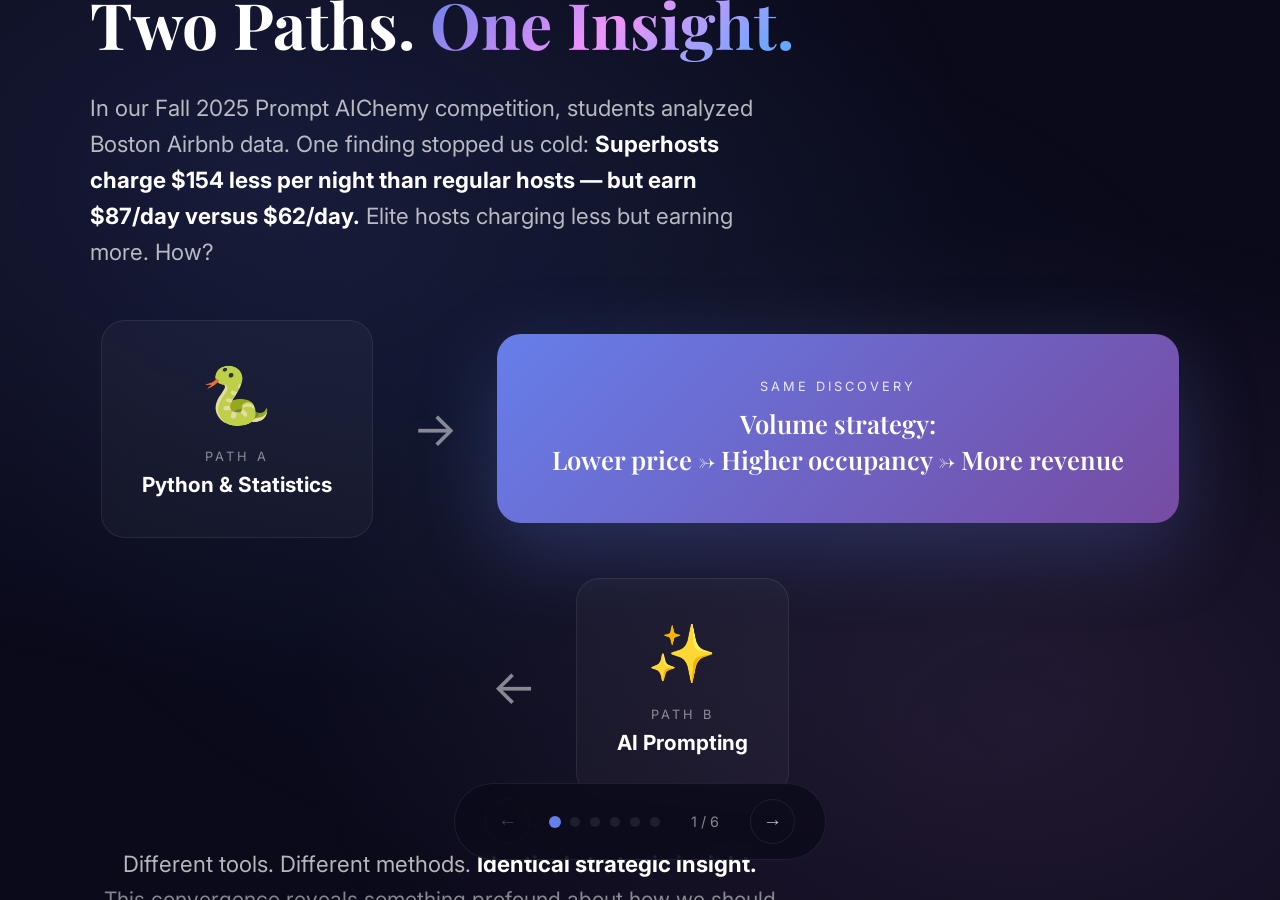
==== index.html @ 514df7f7 "Rename power-of-convergence (1).html to index.html" ====
<!DOCTYPE html>
<html lang="en">
<head>
    <meta charset="UTF-8">
    <meta name="viewport" content="width=device-width, initial-scale=1.0">
    <title>The Power of Convergence | SAIL Framework</title>
    <link rel="preconnect" href="https://fonts.googleapis.com">
    <link rel="preconnect" href="https://fonts.gstatic.com" crossorigin>
    <link href="https://fonts.googleapis.com/css2?family=Inter:wght@300;400;500;600;700;800&family=Playfair+Display:wght@500;600;700&display=swap" rel="stylesheet">
    <style>
        :root {
            --bg-dark: #0a0a1a;
            --bg-card: rgba(255, 255, 255, 0.03);
            --border-subtle: rgba(255, 255, 255, 0.08);
            --text-primary: #ffffff;
            --text-secondary: rgba(255, 255, 255, 0.7);
            --text-muted: rgba(255, 255, 255, 0.5);
            --accent-purple: #667eea;
            --accent-pink: #f093fb;
            --accent-blue: #4facfe;
            --accent-green: #38a169;
            --accent-red: #e53e3e;
            --gradient-primary: linear-gradient(135deg, #667eea 0%, #764ba2 100%);
            --gradient-vibrant: linear-gradient(135deg, #667eea 0%, #f093fb 50%, #4facfe 100%);
        }

        * {
            margin: 0;
            padding: 0;
            box-sizing: border-box;
        }

        html, body {
            height: 100%;
            overflow: hidden;
        }

        body {
            font-family: 'Inter', -apple-system, BlinkMacSystemFont, sans-serif;
            background: var(--bg-dark);
            color: var(--text-primary);
        }

        /* Slide Container */
        .slides-container {
            height: 100vh;
            overflow: hidden;
            position: relative;
        }

        .slide {
            position: absolute;
            top: 0;
            left: 0;
            width: 100%;
            height: 100%;
            display: flex;
            flex-direction: column;
            justify-content: center;
            align-items: center;
            padding: 60px;
            opacity: 0;
            visibility: hidden;
            transition: opacity 0.6s ease, visibility 0.6s ease;
        }

        .slide.active {
            opacity: 1;
            visibility: visible;
        }

        .slide-content {
            max-width: 1100px;
            width: 100%;
        }

        /* Background Effects */
        .bg-gradient {
            position: fixed;
            top: 0;
            left: 0;
            right: 0;
            bottom: 0;
            background: 
                radial-gradient(ellipse at 20% 20%, rgba(102, 126, 234, 0.15) 0%, transparent 50%),
                radial-gradient(ellipse at 80% 80%, rgba(240, 147, 251, 0.1) 0%, transparent 50%),
                radial-gradient(ellipse at 50% 50%, rgba(79, 172, 254, 0.05) 0%, transparent 70%);
            pointer-events: none;
            z-index: 0;
        }

        .slide-content {
            position: relative;
            z-index: 1;
        }

        /* Typography */
        h1 {
            font-family: 'Playfair Display', serif;
            font-size: clamp(2.5rem, 6vw, 4rem);
            font-weight: 700;
            line-height: 1.15;
            margin-bottom: 30px;
        }

        h2 {
            font-family: 'Playfair Display', serif;
            font-size: clamp(1.8rem, 4vw, 2.8rem);
            font-weight: 600;
            line-height: 1.2;
            margin-bottom: 25px;
        }

        h3 {
            font-size: clamp(1.2rem, 2.5vw, 1.5rem);
            font-weight: 600;
            margin-bottom: 15px;
        }

        .gradient-text {
            background: var(--gradient-vibrant);
            -webkit-background-clip: text;
            -webkit-text-fill-color: transparent;
            background-clip: text;
        }

        .subtitle {
            font-size: clamp(1.1rem, 2.5vw, 1.4rem);
            color: var(--text-secondary);
            line-height: 1.6;
            max-width: 700px;
        }

        /* Slide 1: The Hook */
        .hook-visual {
            display: flex;
            justify-content: center;
            align-items: center;
            gap: 40px;
            margin: 50px 0;
            flex-wrap: wrap;
        }

        .path-card {
            background: var(--bg-card);
            border: 1px solid var(--border-subtle);
            border-radius: 24px;
            padding: 40px;
            text-align: center;
            min-width: 200px;
            transition: all 0.4s ease;
            cursor: pointer;
        }

        .path-card:hover {
            background: rgba(255, 255, 255, 0.06);
            transform: translateY(-8px);
            border-color: rgba(255, 255, 255, 0.15);
        }

        .path-card .icon {
            font-size: 3.5rem;
            margin-bottom: 20px;
            display: block;
        }

        .path-card .label {
            font-size: 0.8rem;
            text-transform: uppercase;
            letter-spacing: 3px;
            color: var(--text-muted);
            margin-bottom: 8px;
        }

        .path-card .name {
            font-size: 1.3rem;
            font-weight: 700;
        }

        .convergence-arrow {
            font-size: 3rem;
            color: var(--text-muted);
            animation: pulse-arrow 2s ease-in-out infinite;
        }

        @keyframes pulse-arrow {
            0%, 100% { opacity: 0.3; transform: scale(1); }
            50% { opacity: 0.8; transform: scale(1.1); }
        }

        .insight-box {
            background: var(--gradient-primary);
            border-radius: 24px;
            padding: 45px 55px;
            text-align: center;
            box-shadow: 0 25px 80px rgba(102, 126, 234, 0.25);
            min-width: 300px;
        }

        .insight-box .label {
            font-size: 0.8rem;
            text-transform: uppercase;
            letter-spacing: 3px;
            opacity: 0.85;
            margin-bottom: 12px;
        }

        .insight-box .text {
            font-family: 'Playfair Display', serif;
            font-size: 1.6rem;
            font-weight: 600;
            line-height: 1.4;
        }

        /* Slide 2: The Revelation */
        .revelation-container {
            text-align: center;
        }

        .revelation-statement {
            background: var(--bg-card);
            border: 1px solid var(--border-subtle);
            border-radius: 30px;
            padding: 60px 70px;
            margin: 40px auto;
            max-width: 850px;
        }

        .revelation-statement p {
            font-size: clamp(1.5rem, 3.5vw, 2.2rem);
            line-height: 1.6;
            font-weight: 500;
        }

        .revelation-statement .dim {
            color: var(--text-muted);
        }

        .revelation-statement .highlight {
            color: var(--accent-pink);
            font-style: italic;
        }

        .revelation-statement .strong {
            background: var(--gradient-vibrant);
            -webkit-background-clip: text;
            -webkit-text-fill-color: transparent;
            background-clip: text;
            font-weight: 700;
        }

        .cognitive-moves {
            display: flex;
            justify-content: center;
            gap: 15px;
            flex-wrap: wrap;
            margin-top: 40px;
        }

        .move-tag {
            background: rgba(255, 255, 255, 0.05);
            border: 1px solid rgba(255, 255, 255, 0.12);
            padding: 14px 24px;
            border-radius: 50px;
            font-size: 0.95rem;
            font-weight: 500;
            transition: all 0.3s ease;
            cursor: default;
        }

        .move-tag:hover {
            background: rgba(255, 255, 255, 0.1);
            transform: translateY(-3px);
        }

        .move-tag.green { border-color: var(--accent-green); color: #68d391; }
        .move-tag.blue { border-color: var(--accent-blue); color: #90cdf4; }
        .move-tag.pink { border-color: var(--accent-pink); color: #f9a8d4; }
        .move-tag.purple { border-color: var(--accent-purple); color: #b794f4; }

        /* Slide 3: Why It Matters */
        .reasons-grid {
            display: grid;
            grid-template-columns: repeat(2, 1fr);
            gap: 25px;
            margin-top: 40px;
        }

        @media (max-width: 900px) {
            .reasons-grid {
                grid-template-columns: 1fr;
            }
        }

        .reason-card {
            background: var(--bg-card);
            border: 1px solid var(--border-subtle);
            border-radius: 20px;
            padding: 35px;
            transition: all 0.4s ease;
            cursor: pointer;
            position: relative;
            overflow: hidden;
        }

        .reason-card::before {
            content: '';
            position: absolute;
            top: 0;
            left: 0;
            width: 4px;
            height: 100%;
            background: var(--gradient-primary);
            opacity: 0;
            transition: opacity 0.3s ease;
        }

        .reason-card:hover {
            background: rgba(255, 255, 255, 0.05);
            transform: translateX(5px);
        }

        .reason-card:hover::before {
            opacity: 1;
        }

        .reason-card .number {
            font-size: 0.8rem;
            font-weight: 700;
            color: var(--accent-purple);
            text-transform: uppercase;
            letter-spacing: 2px;
            margin-bottom: 12px;
        }

        .reason-card h3 {
            font-size: 1.25rem;
            margin-bottom: 12px;
            color: var(--text-primary);
        }

        .reason-card p {
            font-size: 1rem;
            color: var(--text-secondary);
            line-height: 1.6;
        }

        /* Slide 4: The Validation */
        .validation-slide {
            text-align: center;
        }

        .validation-quote {
            background: var(--bg-card);
            border: 1px solid var(--border-subtle);
            border-radius: 30px;
            padding: 50px 60px;
            margin: 40px auto;
            max-width: 900px;
            position: relative;
        }

        .validation-quote::before {
            content: '"';
            position: absolute;
            top: 20px;
            left: 30px;
            font-family: 'Playfair Display', serif;
            font-size: 6rem;
            color: var(--accent-purple);
            opacity: 0.2;
            line-height: 1;
        }

        .validation-quote p {
            font-size: clamp(1.2rem, 2.5vw, 1.6rem);
            line-height: 1.7;
            color: var(--text-secondary);
            position: relative;
            z-index: 1;
        }

        .validation-quote .em {
            color: var(--text-primary);
            font-weight: 600;
        }

        .validation-quote .highlight {
            background: var(--gradient-vibrant);
            -webkit-background-clip: text;
            -webkit-text-fill-color: transparent;
            background-clip: text;
            font-weight: 700;
        }

        .faculty-actions {
            display: flex;
            justify-content: center;
            gap: 20px;
            flex-wrap: wrap;
            margin-top: 40px;
        }

        .action-item {
            background: rgba(255, 255, 255, 0.03);
            border: 1px solid var(--border-subtle);
            padding: 18px 28px;
            border-radius: 12px;
            display: flex;
            align-items: center;
            gap: 12px;
            font-size: 1rem;
            color: var(--text-secondary);
            transition: all 0.3s ease;
        }

        .action-item:hover {
            background: rgba(255, 255, 255, 0.06);
            border-color: var(--accent-green);
            color: var(--text-primary);
        }

        .action-item .check {
            color: var(--accent-green);
            font-size: 1.2rem;
        }

        /* Slide 5: The Amplifier */
        .amplifier-slide {
            text-align: center;
        }

        .amplifier-visual {
            display: flex;
            justify-content: center;
            align-items: stretch;
            gap: 30px;
            margin: 50px 0;
            flex-wrap: wrap;
        }

        .amplifier-column {
            background: var(--bg-card);
            border: 1px solid var(--border-subtle);
            border-radius: 24px;
            padding: 40px;
            flex: 1;
            min-width: 280px;
            max-width: 400px;
        }

        .amplifier-column.ai-column {
            border-color: rgba(102, 126, 234, 0.3);
        }

        .amplifier-column.human-column {
            background: linear-gradient(135deg, rgba(102, 126, 234, 0.1) 0%, rgba(240, 147, 251, 0.1) 100%);
            border-color: rgba(240, 147, 251, 0.3);
        }

        .amplifier-column h3 {
            font-size: 1.1rem;
            text-transform: uppercase;
            letter-spacing: 2px;
            margin-bottom: 25px;
            color: var(--text-muted);
        }

        .amplifier-column.human-column h3 {
            background: var(--gradient-vibrant);
            -webkit-background-clip: text;
            -webkit-text-fill-color: transparent;
            background-clip: text;
        }

        .amplifier-item {
            padding: 15px 0;
            border-bottom: 1px solid var(--border-subtle);
            font-size: 1.05rem;
            color: var(--text-secondary);
            text-align: left;
            display: flex;
            align-items: center;
            gap: 12px;
        }

        .amplifier-item:last-child {
            border-bottom: none;
        }

        .amplifier-column.human-column .amplifier-item {
            color: var(--text-primary);
            font-weight: 500;
        }

        .amplifier-item .icon {
            font-size: 1.2rem;
        }

        /* Slide 6: The Bottom Line */
        .bottomline-slide {
            text-align: center;
        }

        .bottomline-main {
            margin: 50px auto;
            max-width: 900px;
        }

        .bottomline-main h2 {
            font-size: clamp(1.8rem, 4vw, 2.8rem);
            line-height: 1.4;
            margin-bottom: 30px;
        }

        .bottomline-quote {
            background: var(--gradient-primary);
            border-radius: 20px;
            padding: 40px 50px;
            margin: 40px auto;
            max-width: 800px;
            box-shadow: 0 25px 80px rgba(102, 126, 234, 0.3);
        }

        .bottomline-quote p {
            font-size: clamp(1.2rem, 2.5vw, 1.5rem);
            font-weight: 500;
            line-height: 1.6;
        }

        .emotional-journey {
            display: flex;
            justify-content: center;
            gap: 15px;
            flex-wrap: wrap;
            margin-top: 50px;
        }

        .emotion-step {
            background: var(--bg-card);
            border: 1px solid var(--border-subtle);
            padding: 20px 30px;
            border-radius: 16px;
            text-align: center;
            min-width: 150px;
            transition: all 0.3s ease;
        }

        .emotion-step:hover {
            transform: translateY(-5px);
            background: rgba(255, 255, 255, 0.05);
        }

        .emotion-step .emoji {
            font-size: 2rem;
            margin-bottom: 10px;
            display: block;
        }

        .emotion-step .label {
            font-size: 0.85rem;
            font-weight: 600;
            color: var(--text-primary);
            margin-bottom: 5px;
        }

        .emotion-step .desc {
            font-size: 0.8rem;
            color: var(--text-muted);
        }

        .emotion-arrow {
            display: flex;
            align-items: center;
            color: var(--text-muted);
            font-size: 1.5rem;
        }

        /* Navigation */
        .nav-container {
            position: fixed;
            bottom: 40px;
            left: 50%;
            transform: translateX(-50%);
            display: flex;
            align-items: center;
            gap: 20px;
            z-index: 100;
            background: rgba(10, 10, 26, 0.8);
            backdrop-filter: blur(10px);
            padding: 15px 30px;
            border-radius: 50px;
            border: 1px solid var(--border-subtle);
        }

        .nav-btn {
            background: transparent;
            border: 1px solid var(--border-subtle);
            color: var(--text-secondary);
            width: 45px;
            height: 45px;
            border-radius: 50%;
            cursor: pointer;
            font-size: 1.2rem;
            display: flex;
            align-items: center;
            justify-content: center;
            transition: all 0.3s ease;
        }

        .nav-btn:hover:not(:disabled) {
            background: var(--accent-purple);
            border-color: var(--accent-purple);
            color: white;
        }

        .nav-btn:disabled {
            opacity: 0.3;
            cursor: not-allowed;
        }

        .nav-dots {
            display: flex;
            gap: 10px;
        }

        .nav-dot {
            width: 10px;
            height: 10px;
            border-radius: 50%;
            background: var(--border-subtle);
            cursor: pointer;
            transition: all 0.3s ease;
        }

        .nav-dot.active {
            background: var(--accent-purple);
            transform: scale(1.2);
        }

        .nav-dot:hover:not(.active) {
            background: rgba(255, 255, 255, 0.3);
        }

        .slide-counter {
            font-size: 0.9rem;
            color: var(--text-muted);
            min-width: 50px;
            text-align: center;
        }

        /* Responsive */
        @media (max-width: 768px) {
            .slide {
                padding: 30px;
            }

            .hook-visual {
                flex-direction: column;
                gap: 25px;
            }

            .convergence-arrow {
                transform: rotate(90deg);
            }

            .nav-container {
                padding: 12px 20px;
                gap: 15px;
            }

            .nav-btn {
                width: 40px;
                height: 40px;
            }

            .amplifier-visual {
                flex-direction: column;
            }

            .emotional-journey {
                flex-direction: column;
                align-items: center;
            }

            .emotion-arrow {
                transform: rotate(90deg);
            }
        }

        /* Animations */
        @keyframes fadeInUp {
            from {
                opacity: 0;
                transform: translateY(30px);
            }
            to {
                opacity: 1;
                transform: translateY(0);
            }
        }

        .slide.active .animate-in {
            animation: fadeInUp 0.6s ease forwards;
        }

        .slide.active .animate-in.delay-1 { animation-delay: 0.1s; opacity: 0; }
        .slide.active .animate-in.delay-2 { animation-delay: 0.2s; opacity: 0; }
        .slide.active .animate-in.delay-3 { animation-delay: 0.3s; opacity: 0; }
        .slide.active .animate-in.delay-4 { animation-delay: 0.4s; opacity: 0; }
        .slide.active .animate-in.delay-5 { animation-delay: 0.5s; opacity: 0; }
    </style>
</head>
<body>
    <div class="bg-gradient"></div>

    <div class="slides-container">
        <!-- Slide 1: The Hook -->
        <div class="slide active" data-slide="1">
            <div class="slide-content">
                <div class="animate-in" style="text-align: center; margin-bottom: 20px;">
                    <span style="background: rgba(255,255,255,0.1); padding: 8px 20px; border-radius: 50px; font-size: 0.85rem; color: var(--text-muted);">SAIL Framework | The Power of Convergence</span>
                </div>
                <h1 class="animate-in">Two Paths. <span class="gradient-text">One Insight.</span></h1>
                <p class="subtitle animate-in delay-1">In our Fall 2025 Prompt AIChemy competition, students analyzed Boston Airbnb data. One finding stopped us cold: <strong style="color: white;">Superhosts charge $154 less per night than regular hosts — but earn $87/day versus $62/day.</strong> Elite hosts charging less but earning more. How?</p>

                <div class="hook-visual animate-in delay-2">
                    <div class="path-card">
                        <span class="icon">🐍</span>
                        <div class="label">Path A</div>
                        <div class="name">Python & Statistics</div>
                    </div>

                    <div class="convergence-arrow">→</div>

                    <div class="insight-box">
                        <div class="label">Same Discovery</div>
                        <div class="text">Volume strategy:<br>Lower price → Higher occupancy → More revenue</div>
                    </div>

                    <div class="convergence-arrow">←</div>

                    <div class="path-card">
                        <span class="icon">✨</span>
                        <div class="label">Path B</div>
                        <div class="name">AI Prompting</div>
                    </div>
                </div>

                <p class="subtitle animate-in delay-3" style="text-align: center; margin-top: 30px;">
                    Different tools. Different methods. <strong style="color: white;">Identical strategic insight.</strong><br>
                    <span style="color: var(--text-muted); font-size: 0.95em;">This convergence reveals something profound about how we should think about AI in education.</span>
                </p>
            </div>
        </div>

        <!-- Slide 2: The Revelation -->
        <div class="slide" data-slide="2">
            <div class="slide-content revelation-container">
                <h2 class="animate-in">The Deeper Truth</h2>

                <div class="revelation-statement animate-in delay-1">
                    <p>
                        The <span class="highlight">tool</span> didn't produce the insight.<br>
                        The <span class="strong">thinking</span> did.
                    </p>
                </div>

                <p class="subtitle animate-in delay-2" style="text-align: center; margin: 0 auto;">
                    Whether students used Python regression or AI prompting, success required the same underlying cognitive moves — the same critical thinking that distinguishes strategic analysis from surface-level data crunching:
                </p>

                <div class="cognitive-moves animate-in delay-3">
                    <span class="move-tag green">Define success multi-dimensionally</span>
                    <span class="move-tag blue">Question surface-level findings</span>
                    <span class="move-tag pink">Investigate the mechanism</span>
                    <span class="move-tag purple">Consider stakeholder implications</span>
                </div>

                <p class="subtitle animate-in delay-4" style="text-align: center; margin: 30px auto 0; font-size: 1rem;">
                    These four moves map directly to the SAIL framework: Social Intelligence, AI Literacy, Innovation/Inquiry, and Leadership.
                </p>
            </div>
        </div>

        <!-- Slide 3: Why It Matters -->
        <div class="slide" data-slide="3">
            <div class="slide-content">
                <h2 class="animate-in">Why This <span class="gradient-text">Matters</span> for Faculty</h2>

                <div class="reasons-grid">
                    <div class="reason-card animate-in delay-1">
                        <div class="number">Insight 01</div>
                        <h3>It dissolves the false debate</h3>
                        <p>Faculty often feel caught between "teach AI tools or students will be left behind" and "preserve rigorous analytical thinking." This convergence shows these aren't opposing forces. Both paths required rigorous thinking. <strong>The tool is the vehicle — the thinking is the destination.</strong></p>
                    </div>

                    <div class="reason-card animate-in delay-2">
                        <div class="number">Insight 02</div>
                        <h3>It validates your expertise</h3>
                        <p>You don't need to become a prompt engineer or master new tools. You already know how to design questions that force critical thinking. <strong>That's the hard part. That's what you've been doing your whole career.</strong> SAIL just makes you intentional about which pillars your assignments activate.</p>
                    </div>

                    <div class="reason-card animate-in delay-3">
                        <div class="number">Insight 03</div>
                        <h3>AI amplifies, not replaces</h3>
                        <p>When two paths converge on the same insight, it reveals that AI isn't doing the thinking — the student is. The AI (or Python) processes data faster, but <strong>the student decides what to ask, notices what's surprising, interprets what it means, and considers who it affects.</strong></p>
                    </div>

                    <div class="reason-card animate-in delay-4">
                        <div class="number">Insight 04</div>
                        <h3>It creates permission to experiment</h3>
                        <p>Faculty who feel intimidated by AI can see: a student used Python, another used prompts, both succeeded because the assignment was well-designed. <strong>You can let students choose their tools, focus on outcomes rather than methods.</strong> That's liberating.</p>
                    </div>
                </div>
            </div>
        </div>

        <!-- Slide 4: The Validation -->
        <div class="slide" data-slide="4">
            <div class="slide-content validation-slide">
                <h2 class="animate-in">You Already Know <span class="gradient-text">How to Do This</span></h2>

                <div class="validation-quote animate-in delay-1">
                    <p>
                        Faculty hear "AI in education" and think: <span class="em">I need to become a prompt engineer. I need to learn new tools. I need to change everything.</span>
                    </p>
                    <p style="margin-top: 25px;">
                        The truth: <span class="highlight">SAIL doesn't require you to master AI.</span> It requires you to keep doing what you do best — designing rich intellectual challenges — while being intentional about which pillars those challenges activate. Whether a student answers with Python, Claude, Excel, or a napkin sketch — if the question demands multi-dimensional analysis, ethical consideration, and stakeholder awareness, the student will develop those capabilities.
                    </p>
                </div>

                <p class="subtitle animate-in delay-2" style="text-align: center; margin: 30px auto 20px;">
                    This means you have the freedom to:
                </p>

                <div class="faculty-actions animate-in delay-3">
                    <div class="action-item">
                        <span class="check">✓</span>
                        Let students choose their tools
                    </div>
                    <div class="action-item">
                        <span class="check">✓</span>
                        Not mandate AI use
                    </div>
                    <div class="action-item">
                        <span class="check">✓</span>
                        Not forbid AI use
                    </div>
                    <div class="action-item">
                        <span class="check">✓</span>
                        Focus on outcomes (SAIL pillars), not methods
                    </div>
                </div>
            </div>
        </div>

        <!-- Slide 5: The Amplifier -->
        <div class="slide" data-slide="5">
            <div class="slide-content amplifier-slide">
                <h2 class="animate-in">AI is the Amplifier. <span class="gradient-text">You're the Conductor.</span></h2>

                <p class="subtitle animate-in delay-1" style="text-align: center; margin-bottom: 30px;">
                    This is reassuring for faculty who worry that AI will make their teaching obsolete. The opposite is true: <strong style="color: white;">AI makes good question design more important than ever</strong>, because students can now get surface-level answers instantly. The value-add is in the depth of inquiry.
                </p>

                <div class="amplifier-visual">
                    <div class="amplifier-column ai-column animate-in delay-2">
                        <h3>What AI Does</h3>
                        <div class="amplifier-item">
                            <span class="icon">⚡</span>
                            Process data faster
                        </div>
                        <div class="amplifier-item">
                            <span class="icon">📊</span>
                            Generate initial patterns
                        </div>
                        <div class="amplifier-item">
                            <span class="icon">🔄</span>
                            Iterate on analysis
                        </div>
                        <div class="amplifier-item">
                            <span class="icon">📝</span>
                            Draft initial outputs
                        </div>
                    </div>

                    <div class="amplifier-column human-column animate-in delay-3">
                        <h3>What Students Must Do</h3>
                        <div class="amplifier-item">
                            <span class="icon">🎯</span>
                            Decide what questions to ask
                        </div>
                        <div class="amplifier-item">
                            <span class="icon">🔍</span>
                            Notice what's surprising or wrong
                        </div>
                        <div class="amplifier-item">
                            <span class="icon">💡</span>
                            Interpret what findings mean
                        </div>
                        <div class="amplifier-item">
                            <span class="icon">⚖️</span>
                            Consider who is affected
                        </div>
                    </div>
                </div>

                <p class="subtitle animate-in delay-4" style="text-align: center; margin-top: 30px; font-size: 1rem;">
                    The right column is where learning happens. The left column just accelerates the mechanics. <strong style="color: white;">Your job is to design assignments that force the right column.</strong>
                </p>
            </div>
        </div>

        <!-- Slide 6: The Bottom Line -->
        <div class="slide" data-slide="6">
            <div class="slide-content bottomline-slide">
                <div class="bottomline-main">
                    <h2 class="animate-in">The Emotional Journey</h2>
                    
                    <p class="subtitle animate-in delay-1" style="text-align: center; margin-bottom: 30px;">
                        When faculty see students using different tools arrive at the same strategic insight, something shifts:
                    </p>

                    <div class="emotional-journey animate-in delay-2">
                        <div class="emotion-step">
                            <span class="emoji">😮</span>
                            <div class="label">Surprised</div>
                            <div class="desc">"Wait, they converged?"</div>
                        </div>
                        <div class="emotion-arrow">→</div>
                        <div class="emotion-step">
                            <span class="emoji">😌</span>
                            <div class="label">Relieved</div>
                            <div class="desc">"I don't have to master AI"</div>
                        </div>
                        <div class="emotion-arrow">→</div>
                        <div class="emotion-step">
                            <span class="emoji">💪</span>
                            <div class="label">Empowered</div>
                            <div class="desc">"I already know how to do this"</div>
                        </div>
                        <div class="emotion-arrow">→</div>
                        <div class="emotion-step">
                            <span class="emoji">🤔</span>
                            <div class="label">Curious</div>
                            <div class="desc">"What made this assignment work?"</div>
                        </div>
                    </div>

                    <div class="bottomline-quote animate-in delay-3">
                        <p>"When students using Python and students using AI prompting both arrive at the same strategic insight, it proves that <strong>the tool isn't the teacher — the question is.</strong>"</p>
                    </div>

                    <p class="subtitle animate-in delay-4" style="text-align: center; margin-top: 30px; font-size: 1rem;">
                        That curiosity — "What made this assignment work?" — is exactly what the SAIL Framework helps answer.<br>
                        <strong style="color: white;">Join us at SAIL Fridays to explore how to design these experiences for your own courses.</strong>
                    </p>
                </div>
            </div>
        </div>
    </div>

    <!-- Navigation -->
    <div class="nav-container">
        <button class="nav-btn" id="prevBtn" disabled>←</button>
        <div class="nav-dots">
            <div class="nav-dot active" data-slide="1"></div>
            <div class="nav-dot" data-slide="2"></div>
            <div class="nav-dot" data-slide="3"></div>
            <div class="nav-dot" data-slide="4"></div>
            <div class="nav-dot" data-slide="5"></div>
            <div class="nav-dot" data-slide="6"></div>
        </div>
        <span class="slide-counter"><span id="currentSlide">1</span> / 6</span>
        <button class="nav-btn" id="nextBtn">→</button>
    </div>

    <script>
        const slides = document.querySelectorAll('.slide');
        const dots = document.querySelectorAll('.nav-dot');
        const prevBtn = document.getElementById('prevBtn');
        const nextBtn = document.getElementById('nextBtn');
        const currentSlideEl = document.getElementById('currentSlide');
        let currentSlide = 1;
        const totalSlides = 6;

        function goToSlide(n) {
            // Remove active from all
            slides.forEach(s => s.classList.remove('active'));
            dots.forEach(d => d.classList.remove('active'));

            // Set new active
            currentSlide = n;
            slides[currentSlide - 1].classList.add('active');
            dots[currentSlide - 1].classList.add('active');
            currentSlideEl.textContent = currentSlide;

            // Update buttons
            prevBtn.disabled = currentSlide === 1;
            nextBtn.disabled = currentSlide === totalSlides;
        }

        prevBtn.addEventListener('click', () => {
            if (currentSlide > 1) goToSlide(currentSlide - 1);
        });

        nextBtn.addEventListener('click', () => {
            if (currentSlide < totalSlides) goToSlide(currentSlide + 1);
        });

        dots.forEach(dot => {
            dot.addEventListener('click', () => {
                goToSlide(parseInt(dot.dataset.slide));
            });
        });

        // Keyboard navigation
        document.addEventListener('keydown', (e) => {
            if (e.key === 'ArrowRight' || e.key === ' ') {
                e.preventDefault();
                if (currentSlide < totalSlides) goToSlide(currentSlide + 1);
            } else if (e.key === 'ArrowLeft') {
                e.preventDefault();
                if (currentSlide > 1) goToSlide(currentSlide - 1);
            }
        });

        // Touch swipe support
        let touchStartX = 0;
        let touchEndX = 0;

        document.addEventListener('touchstart', e => {
            touchStartX = e.changedTouches[0].screenX;
        });

        document.addEventListener('touchend', e => {
            touchEndX = e.changedTouches[0].screenX;
            handleSwipe();
        });

        function handleSwipe() {
            const swipeThreshold = 50;
            const diff = touchStartX - touchEndX;

            if (Math.abs(diff) > swipeThreshold) {
                if (diff > 0 && currentSlide < totalSlides) {
                    // Swipe left - next slide
                    goToSlide(currentSlide + 1);
                } else if (diff < 0 && currentSlide > 1) {
                    // Swipe right - previous slide
                    goToSlide(currentSlide - 1);
                }
            }
        }
    </script>
</body>
</html>
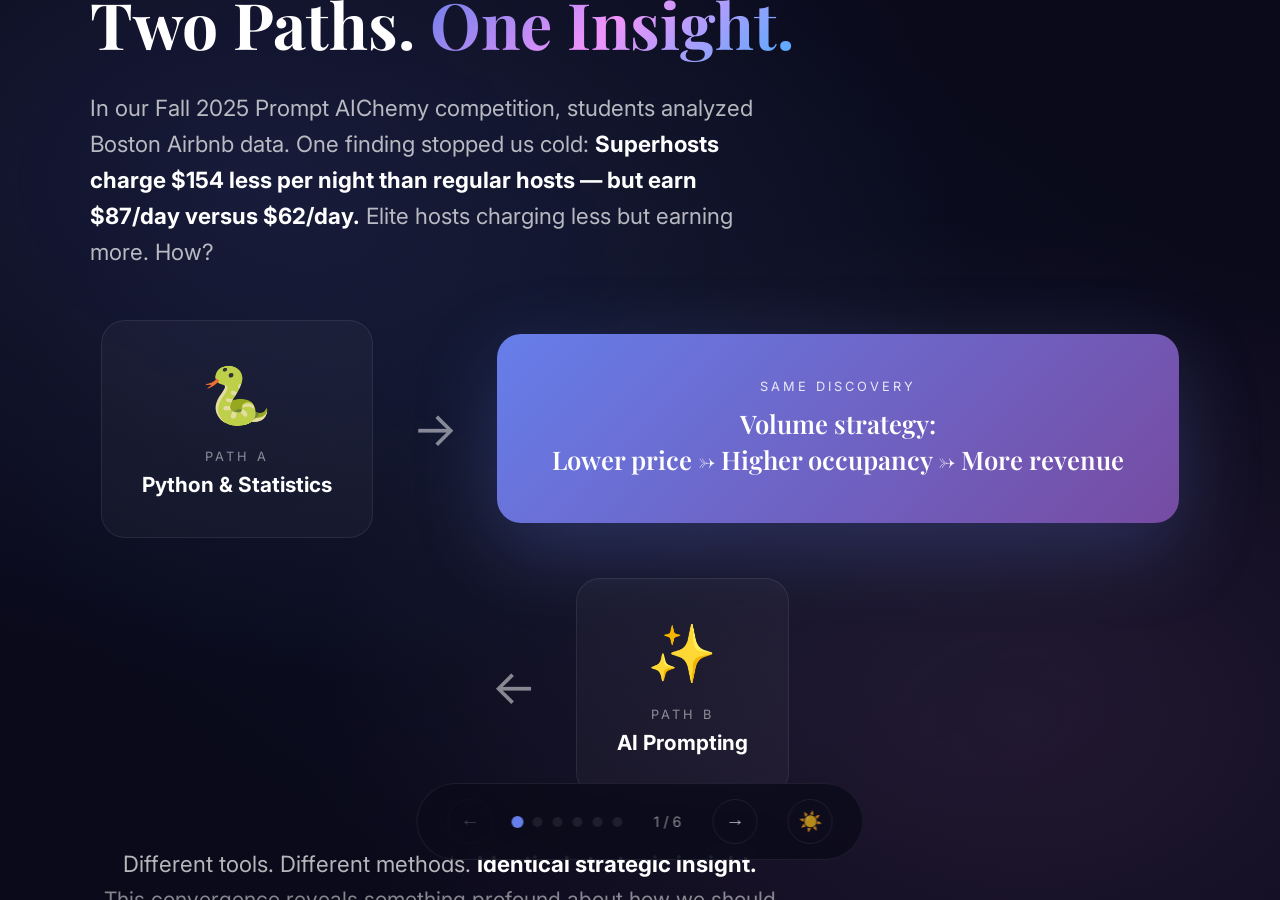
==== commit 1ebed249: "Implement theme toggle and refactor styles" ====
--- a/index.html
+++ b/index.html
@@ -1,716 +1,20 @@
 <!DOCTYPE html>
 <html lang="en">
+
 <head>
     <meta charset="UTF-8">
     <meta name="viewport" content="width=device-width, initial-scale=1.0">
+
     <title>The Power of Convergence | SAIL Framework</title>
     <link rel="preconnect" href="https://fonts.googleapis.com">
     <link rel="preconnect" href="https://fonts.gstatic.com" crossorigin>
-    <link href="https://fonts.googleapis.com/css2?family=Inter:wght@300;400;500;600;700;800&family=Playfair+Display:wght@500;600;700&display=swap" rel="stylesheet">
-    <style>
-        :root {
-            --bg-dark: #0a0a1a;
-            --bg-card: rgba(255, 255, 255, 0.03);
-            --border-subtle: rgba(255, 255, 255, 0.08);
-            --text-primary: #ffffff;
-            --text-secondary: rgba(255, 255, 255, 0.7);
-            --text-muted: rgba(255, 255, 255, 0.5);
-            --accent-purple: #667eea;
-            --accent-pink: #f093fb;
-            --accent-blue: #4facfe;
-            --accent-green: #38a169;
-            --accent-red: #e53e3e;
-            --gradient-primary: linear-gradient(135deg, #667eea 0%, #764ba2 100%);
-            --gradient-vibrant: linear-gradient(135deg, #667eea 0%, #f093fb 50%, #4facfe 100%);
-        }
-
-        * {
-            margin: 0;
-            padding: 0;
-            box-sizing: border-box;
-        }
-
-        html, body {
-            height: 100%;
-            overflow: hidden;
-        }
-
-        body {
-            font-family: 'Inter', -apple-system, BlinkMacSystemFont, sans-serif;
-            background: var(--bg-dark);
-            color: var(--text-primary);
-        }
-
-        /* Slide Container */
-        .slides-container {
-            height: 100vh;
-            overflow: hidden;
-            position: relative;
-        }
-
-        .slide {
-            position: absolute;
-            top: 0;
-            left: 0;
-            width: 100%;
-            height: 100%;
-            display: flex;
-            flex-direction: column;
-            justify-content: center;
-            align-items: center;
-            padding: 60px;
-            opacity: 0;
-            visibility: hidden;
-            transition: opacity 0.6s ease, visibility 0.6s ease;
-        }
-
-        .slide.active {
-            opacity: 1;
-            visibility: visible;
-        }
-
-        .slide-content {
-            max-width: 1100px;
-            width: 100%;
-        }
-
-        /* Background Effects */
-        .bg-gradient {
-            position: fixed;
-            top: 0;
-            left: 0;
-            right: 0;
-            bottom: 0;
-            background: 
-                radial-gradient(ellipse at 20% 20%, rgba(102, 126, 234, 0.15) 0%, transparent 50%),
-                radial-gradient(ellipse at 80% 80%, rgba(240, 147, 251, 0.1) 0%, transparent 50%),
-                radial-gradient(ellipse at 50% 50%, rgba(79, 172, 254, 0.05) 0%, transparent 70%);
-            pointer-events: none;
-            z-index: 0;
-        }
-
-        .slide-content {
-            position: relative;
-            z-index: 1;
-        }
-
-        /* Typography */
-        h1 {
-            font-family: 'Playfair Display', serif;
-            font-size: clamp(2.5rem, 6vw, 4rem);
-            font-weight: 700;
-            line-height: 1.15;
-            margin-bottom: 30px;
-        }
-
-        h2 {
-            font-family: 'Playfair Display', serif;
-            font-size: clamp(1.8rem, 4vw, 2.8rem);
-            font-weight: 600;
-            line-height: 1.2;
-            margin-bottom: 25px;
-        }
-
-        h3 {
-            font-size: clamp(1.2rem, 2.5vw, 1.5rem);
-            font-weight: 600;
-            margin-bottom: 15px;
-        }
-
-        .gradient-text {
-            background: var(--gradient-vibrant);
-            -webkit-background-clip: text;
-            -webkit-text-fill-color: transparent;
-            background-clip: text;
-        }
-
-        .subtitle {
-            font-size: clamp(1.1rem, 2.5vw, 1.4rem);
-            color: var(--text-secondary);
-            line-height: 1.6;
-            max-width: 700px;
-        }
-
-        /* Slide 1: The Hook */
-        .hook-visual {
-            display: flex;
-            justify-content: center;
-            align-items: center;
-            gap: 40px;
-            margin: 50px 0;
-            flex-wrap: wrap;
-        }
-
-        .path-card {
-            background: var(--bg-card);
-            border: 1px solid var(--border-subtle);
-            border-radius: 24px;
-            padding: 40px;
-            text-align: center;
-            min-width: 200px;
-            transition: all 0.4s ease;
-            cursor: pointer;
-        }
-
-        .path-card:hover {
-            background: rgba(255, 255, 255, 0.06);
-            transform: translateY(-8px);
-            border-color: rgba(255, 255, 255, 0.15);
-        }
-
-        .path-card .icon {
-            font-size: 3.5rem;
-            margin-bottom: 20px;
-            display: block;
-        }
-
-        .path-card .label {
-            font-size: 0.8rem;
-            text-transform: uppercase;
-            letter-spacing: 3px;
-            color: var(--text-muted);
-            margin-bottom: 8px;
-        }
-
-        .path-card .name {
-            font-size: 1.3rem;
-            font-weight: 700;
-        }
-
-        .convergence-arrow {
-            font-size: 3rem;
-            color: var(--text-muted);
-            animation: pulse-arrow 2s ease-in-out infinite;
-        }
-
-        @keyframes pulse-arrow {
-            0%, 100% { opacity: 0.3; transform: scale(1); }
-            50% { opacity: 0.8; transform: scale(1.1); }
-        }
-
-        .insight-box {
-            background: var(--gradient-primary);
-            border-radius: 24px;
-            padding: 45px 55px;
-            text-align: center;
-            box-shadow: 0 25px 80px rgba(102, 126, 234, 0.25);
-            min-width: 300px;
-        }
-
-        .insight-box .label {
-            font-size: 0.8rem;
-            text-transform: uppercase;
-            letter-spacing: 3px;
-            opacity: 0.85;
-            margin-bottom: 12px;
-        }
-
-        .insight-box .text {
-            font-family: 'Playfair Display', serif;
-            font-size: 1.6rem;
-            font-weight: 600;
-            line-height: 1.4;
-        }
-
-        /* Slide 2: The Revelation */
-        .revelation-container {
-            text-align: center;
-        }
-
-        .revelation-statement {
-            background: var(--bg-card);
-            border: 1px solid var(--border-subtle);
-            border-radius: 30px;
-            padding: 60px 70px;
-            margin: 40px auto;
-            max-width: 850px;
-        }
-
-        .revelation-statement p {
-            font-size: clamp(1.5rem, 3.5vw, 2.2rem);
-            line-height: 1.6;
-            font-weight: 500;
-        }
-
-        .revelation-statement .dim {
-            color: var(--text-muted);
-        }
-
-        .revelation-statement .highlight {
-            color: var(--accent-pink);
-            font-style: italic;
-        }
-
-        .revelation-statement .strong {
-            background: var(--gradient-vibrant);
-            -webkit-background-clip: text;
-            -webkit-text-fill-color: transparent;
-            background-clip: text;
-            font-weight: 700;
-        }
-
-        .cognitive-moves {
-            display: flex;
-            justify-content: center;
-            gap: 15px;
-            flex-wrap: wrap;
-            margin-top: 40px;
-        }
-
-        .move-tag {
-            background: rgba(255, 255, 255, 0.05);
-            border: 1px solid rgba(255, 255, 255, 0.12);
-            padding: 14px 24px;
-            border-radius: 50px;
-            font-size: 0.95rem;
-            font-weight: 500;
-            transition: all 0.3s ease;
-            cursor: default;
-        }
-
-        .move-tag:hover {
-            background: rgba(255, 255, 255, 0.1);
-            transform: translateY(-3px);
-        }
-
-        .move-tag.green { border-color: var(--accent-green); color: #68d391; }
-        .move-tag.blue { border-color: var(--accent-blue); color: #90cdf4; }
-        .move-tag.pink { border-color: var(--accent-pink); color: #f9a8d4; }
-        .move-tag.purple { border-color: var(--accent-purple); color: #b794f4; }
-
-        /* Slide 3: Why It Matters */
-        .reasons-grid {
-            display: grid;
-            grid-template-columns: repeat(2, 1fr);
-            gap: 25px;
-            margin-top: 40px;
-        }
-
-        @media (max-width: 900px) {
-            .reasons-grid {
-                grid-template-columns: 1fr;
-            }
-        }
-
-        .reason-card {
-            background: var(--bg-card);
-            border: 1px solid var(--border-subtle);
-            border-radius: 20px;
-            padding: 35px;
-            transition: all 0.4s ease;
-            cursor: pointer;
-            position: relative;
-            overflow: hidden;
-        }
-
-        .reason-card::before {
-            content: '';
-            position: absolute;
-            top: 0;
-            left: 0;
-            width: 4px;
-            height: 100%;
-            background: var(--gradient-primary);
-            opacity: 0;
-            transition: opacity 0.3s ease;
-        }
-
-        .reason-card:hover {
-            background: rgba(255, 255, 255, 0.05);
-            transform: translateX(5px);
-        }
-
-        .reason-card:hover::before {
-            opacity: 1;
-        }
-
-        .reason-card .number {
-            font-size: 0.8rem;
-            font-weight: 700;
-            color: var(--accent-purple);
-            text-transform: uppercase;
-            letter-spacing: 2px;
-            margin-bottom: 12px;
-        }
-
-        .reason-card h3 {
-            font-size: 1.25rem;
-            margin-bottom: 12px;
-            color: var(--text-primary);
-        }
-
-        .reason-card p {
-            font-size: 1rem;
-            color: var(--text-secondary);
-            line-height: 1.6;
-        }
-
-        /* Slide 4: The Validation */
-        .validation-slide {
-            text-align: center;
-        }
-
-        .validation-quote {
-            background: var(--bg-card);
-            border: 1px solid var(--border-subtle);
-            border-radius: 30px;
-            padding: 50px 60px;
-            margin: 40px auto;
-            max-width: 900px;
-            position: relative;
-        }
-
-        .validation-quote::before {
-            content: '"';
-            position: absolute;
-            top: 20px;
-            left: 30px;
-            font-family: 'Playfair Display', serif;
-            font-size: 6rem;
-            color: var(--accent-purple);
-            opacity: 0.2;
-            line-height: 1;
-        }
-
-        .validation-quote p {
-            font-size: clamp(1.2rem, 2.5vw, 1.6rem);
-            line-height: 1.7;
-            color: var(--text-secondary);
-            position: relative;
-            z-index: 1;
-        }
-
-        .validation-quote .em {
-            color: var(--text-primary);
-            font-weight: 600;
-        }
-
-        .validation-quote .highlight {
-            background: var(--gradient-vibrant);
-            -webkit-background-clip: text;
-            -webkit-text-fill-color: transparent;
-            background-clip: text;
-            font-weight: 700;
-        }
-
-        .faculty-actions {
-            display: flex;
-            justify-content: center;
-            gap: 20px;
-            flex-wrap: wrap;
-            margin-top: 40px;
-        }
-
-        .action-item {
-            background: rgba(255, 255, 255, 0.03);
-            border: 1px solid var(--border-subtle);
-            padding: 18px 28px;
-            border-radius: 12px;
-            display: flex;
-            align-items: center;
-            gap: 12px;
-            font-size: 1rem;
-            color: var(--text-secondary);
-            transition: all 0.3s ease;
-        }
-
-        .action-item:hover {
-            background: rgba(255, 255, 255, 0.06);
-            border-color: var(--accent-green);
-            color: var(--text-primary);
-        }
-
-        .action-item .check {
-            color: var(--accent-green);
-            font-size: 1.2rem;
-        }
-
-        /* Slide 5: The Amplifier */
-        .amplifier-slide {
-            text-align: center;
-        }
-
-        .amplifier-visual {
-            display: flex;
-            justify-content: center;
-            align-items: stretch;
-            gap: 30px;
-            margin: 50px 0;
-            flex-wrap: wrap;
-        }
-
-        .amplifier-column {
-            background: var(--bg-card);
-            border: 1px solid var(--border-subtle);
-            border-radius: 24px;
-            padding: 40px;
-            flex: 1;
-            min-width: 280px;
-            max-width: 400px;
-        }
-
-        .amplifier-column.ai-column {
-            border-color: rgba(102, 126, 234, 0.3);
-        }
-
-        .amplifier-column.human-column {
-            background: linear-gradient(135deg, rgba(102, 126, 234, 0.1) 0%, rgba(240, 147, 251, 0.1) 100%);
-            border-color: rgba(240, 147, 251, 0.3);
-        }
-
-        .amplifier-column h3 {
-            font-size: 1.1rem;
-            text-transform: uppercase;
-            letter-spacing: 2px;
-            margin-bottom: 25px;
-            color: var(--text-muted);
-        }
-
-        .amplifier-column.human-column h3 {
-            background: var(--gradient-vibrant);
-            -webkit-background-clip: text;
-            -webkit-text-fill-color: transparent;
-            background-clip: text;
-        }
-
-        .amplifier-item {
-            padding: 15px 0;
-            border-bottom: 1px solid var(--border-subtle);
-            font-size: 1.05rem;
-            color: var(--text-secondary);
-            text-align: left;
-            display: flex;
-            align-items: center;
-            gap: 12px;
-        }
-
-        .amplifier-item:last-child {
-            border-bottom: none;
-        }
-
-        .amplifier-column.human-column .amplifier-item {
-            color: var(--text-primary);
-            font-weight: 500;
-        }
-
-        .amplifier-item .icon {
-            font-size: 1.2rem;
-        }
-
-        /* Slide 6: The Bottom Line */
-        .bottomline-slide {
-            text-align: center;
-        }
-
-        .bottomline-main {
-            margin: 50px auto;
-            max-width: 900px;
-        }
-
-        .bottomline-main h2 {
-            font-size: clamp(1.8rem, 4vw, 2.8rem);
-            line-height: 1.4;
-            margin-bottom: 30px;
-        }
-
-        .bottomline-quote {
-            background: var(--gradient-primary);
-            border-radius: 20px;
-            padding: 40px 50px;
-            margin: 40px auto;
-            max-width: 800px;
-            box-shadow: 0 25px 80px rgba(102, 126, 234, 0.3);
-        }
-
-        .bottomline-quote p {
-            font-size: clamp(1.2rem, 2.5vw, 1.5rem);
-            font-weight: 500;
-            line-height: 1.6;
-        }
-
-        .emotional-journey {
-            display: flex;
-            justify-content: center;
-            gap: 15px;
-            flex-wrap: wrap;
-            margin-top: 50px;
-        }
-
-        .emotion-step {
-            background: var(--bg-card);
-            border: 1px solid var(--border-subtle);
-            padding: 20px 30px;
-            border-radius: 16px;
-            text-align: center;
-            min-width: 150px;
-            transition: all 0.3s ease;
-        }
-
-        .emotion-step:hover {
-            transform: translateY(-5px);
-            background: rgba(255, 255, 255, 0.05);
-        }
-
-        .emotion-step .emoji {
-            font-size: 2rem;
-            margin-bottom: 10px;
-            display: block;
-        }
-
-        .emotion-step .label {
-            font-size: 0.85rem;
-            font-weight: 600;
-            color: var(--text-primary);
-            margin-bottom: 5px;
-        }
-
-        .emotion-step .desc {
-            font-size: 0.8rem;
-            color: var(--text-muted);
-        }
-
-        .emotion-arrow {
-            display: flex;
-            align-items: center;
-            color: var(--text-muted);
-            font-size: 1.5rem;
-        }
-
-        /* Navigation */
-        .nav-container {
-            position: fixed;
-            bottom: 40px;
-            left: 50%;
-            transform: translateX(-50%);
-            display: flex;
-            align-items: center;
-            gap: 20px;
-            z-index: 100;
-            background: rgba(10, 10, 26, 0.8);
-            backdrop-filter: blur(10px);
-            padding: 15px 30px;
-            border-radius: 50px;
-            border: 1px solid var(--border-subtle);
-        }
-
-        .nav-btn {
-            background: transparent;
-            border: 1px solid var(--border-subtle);
-            color: var(--text-secondary);
-            width: 45px;
-            height: 45px;
-            border-radius: 50%;
-            cursor: pointer;
-            font-size: 1.2rem;
-            display: flex;
-            align-items: center;
-            justify-content: center;
-            transition: all 0.3s ease;
-        }
-
-        .nav-btn:hover:not(:disabled) {
-            background: var(--accent-purple);
-            border-color: var(--accent-purple);
-            color: white;
-        }
-
-        .nav-btn:disabled {
-            opacity: 0.3;
-            cursor: not-allowed;
-        }
-
-        .nav-dots {
-            display: flex;
-            gap: 10px;
-        }
-
-        .nav-dot {
-            width: 10px;
-            height: 10px;
-            border-radius: 50%;
-            background: var(--border-subtle);
-            cursor: pointer;
-            transition: all 0.3s ease;
-        }
-
-        .nav-dot.active {
-            background: var(--accent-purple);
-            transform: scale(1.2);
-        }
-
-        .nav-dot:hover:not(.active) {
-            background: rgba(255, 255, 255, 0.3);
-        }
-
-        .slide-counter {
-            font-size: 0.9rem;
-            color: var(--text-muted);
-            min-width: 50px;
-            text-align: center;
-        }
-
-        /* Responsive */
-        @media (max-width: 768px) {
-            .slide {
-                padding: 30px;
-            }
-
-            .hook-visual {
-                flex-direction: column;
-                gap: 25px;
-            }
-
-            .convergence-arrow {
-                transform: rotate(90deg);
-            }
-
-            .nav-container {
-                padding: 12px 20px;
-                gap: 15px;
-            }
-
-            .nav-btn {
-                width: 40px;
-                height: 40px;
-            }
-
-            .amplifier-visual {
-                flex-direction: column;
-            }
-
-            .emotional-journey {
-                flex-direction: column;
-                align-items: center;
-            }
-
-            .emotion-arrow {
-                transform: rotate(90deg);
-            }
-        }
-
-        /* Animations */
-        @keyframes fadeInUp {
-            from {
-                opacity: 0;
-                transform: translateY(30px);
-            }
-            to {
-                opacity: 1;
-                transform: translateY(0);
-            }
-        }
-
-        .slide.active .animate-in {
-            animation: fadeInUp 0.6s ease forwards;
-        }
-
-        .slide.active .animate-in.delay-1 { animation-delay: 0.1s; opacity: 0; }
-        .slide.active .animate-in.delay-2 { animation-delay: 0.2s; opacity: 0; }
-        .slide.active .animate-in.delay-3 { animation-delay: 0.3s; opacity: 0; }
-        .slide.active .animate-in.delay-4 { animation-delay: 0.4s; opacity: 0; }
-        .slide.active .animate-in.delay-5 { animation-delay: 0.5s; opacity: 0; }
-    </style>
+    <link
+        href="https://fonts.googleapis.com/css2?family=Inter:wght@300;400;500;600;700;800&family=Playfair+Display:wght@500;600;700&display=swap"
+        rel="stylesheet">
+    <link rel="stylesheet" href="style.css">
+    <link rel="stylesheet" href="https://cdnjs.cloudflare.com/ajax/libs/font-awesome/6.0.0-beta3/css/all.min.css">
 </head>
+
 <body>
     <div class="bg-gradient"></div>
 
@@ -719,10 +23,15 @@
         <div class="slide active" data-slide="1">
             <div class="slide-content">
                 <div class="animate-in" style="text-align: center; margin-bottom: 20px;">
-                    <span style="background: rgba(255,255,255,0.1); padding: 8px 20px; border-radius: 50px; font-size: 0.85rem; color: var(--text-muted);">SAIL Framework | The Power of Convergence</span>
+                    <span
+                        style="background: rgba(255,255,255,0.1); padding: 8px 20px; border-radius: 50px; font-size: 0.85rem; color: var(--text-muted);">SAIL
+                        Framework | The Power of Convergence</span>
                 </div>
                 <h1 class="animate-in">Two Paths. <span class="gradient-text">One Insight.</span></h1>
-                <p class="subtitle animate-in delay-1">In our Fall 2025 Prompt AIChemy competition, students analyzed Boston Airbnb data. One finding stopped us cold: <strong style="color: white;">Superhosts charge $154 less per night than regular hosts — but earn $87/day versus $62/day.</strong> Elite hosts charging less but earning more. How?</p>
+                <p class="subtitle animate-in delay-1">In our Fall 2025 Prompt AIChemy competition, students analyzed
+                    Boston Airbnb data. One finding stopped us cold: <strong style="color: white;">Superhosts charge
+                        $154 less per night than regular hosts — but earn $87/day versus $62/day.</strong> Elite hosts
+                    charging less but earning more. How?</p>
 
                 <div class="hook-visual animate-in delay-2">
                     <div class="path-card">
@@ -748,8 +57,10 @@
                 </div>
 
                 <p class="subtitle animate-in delay-3" style="text-align: center; margin-top: 30px;">
-                    Different tools. Different methods. <strong style="color: white;">Identical strategic insight.</strong><br>
-                    <span style="color: var(--text-muted); font-size: 0.95em;">This convergence reveals something profound about how we should think about AI in education.</span>
+                    Different tools. Different methods. <strong style="color: white;">Identical strategic
+                        insight.</strong><br>
+                    <span style="color: var(--text-muted); font-size: 0.95em;">This convergence reveals something
+                        profound about how we should think about AI in education.</span>
                 </p>
             </div>
         </div>
@@ -767,7 +78,9 @@
                 </div>
 
                 <p class="subtitle animate-in delay-2" style="text-align: center; margin: 0 auto;">
-                    Whether students used Python regression or AI prompting, success required the same underlying cognitive moves — the same critical thinking that distinguishes strategic analysis from surface-level data crunching:
+                    Whether students used Python regression or AI prompting, success required the same underlying
+                    cognitive moves — the same critical thinking that distinguishes strategic analysis from
+                    surface-level data crunching:
                 </p>
 
                 <div class="cognitive-moves animate-in delay-3">
@@ -777,8 +90,10 @@
                     <span class="move-tag purple">Consider stakeholder implications</span>
                 </div>
 
-                <p class="subtitle animate-in delay-4" style="text-align: center; margin: 30px auto 0; font-size: 1rem;">
-                    These four moves map directly to the SAIL framework: Social Intelligence, AI Literacy, Innovation/Inquiry, and Leadership.
+                <p class="subtitle animate-in delay-4"
+                    style="text-align: center; margin: 30px auto 0; font-size: 1rem;">
+                    These four moves map directly to the SAIL framework: Social Intelligence, AI Literacy,
+                    Innovation/Inquiry, and Leadership.
                 </p>
             </div>
         </div>
@@ -792,25 +107,36 @@
                     <div class="reason-card animate-in delay-1">
                         <div class="number">Insight 01</div>
                         <h3>It dissolves the false debate</h3>
-                        <p>Faculty often feel caught between "teach AI tools or students will be left behind" and "preserve rigorous analytical thinking." This convergence shows these aren't opposing forces. Both paths required rigorous thinking. <strong>The tool is the vehicle — the thinking is the destination.</strong></p>
+                        <p>Faculty often feel caught between "teach AI tools or students will be left behind" and
+                            "preserve rigorous analytical thinking." This convergence shows these aren't opposing
+                            forces. Both paths required rigorous thinking. <strong>The tool is the vehicle — the
+                                thinking is the destination.</strong></p>
                     </div>
 
                     <div class="reason-card animate-in delay-2">
                         <div class="number">Insight 02</div>
                         <h3>It validates your expertise</h3>
-                        <p>You don't need to become a prompt engineer or master new tools. You already know how to design questions that force critical thinking. <strong>That's the hard part. That's what you've been doing your whole career.</strong> SAIL just makes you intentional about which pillars your assignments activate.</p>
+                        <p>You don't need to become a prompt engineer or master new tools. You already know how to
+                            design questions that force critical thinking. <strong>That's the hard part. That's what
+                                you've been doing your whole career.</strong> SAIL just makes you intentional about
+                            which pillars your assignments activate.</p>
                     </div>
 
                     <div class="reason-card animate-in delay-3">
                         <div class="number">Insight 03</div>
                         <h3>AI amplifies, not replaces</h3>
-                        <p>When two paths converge on the same insight, it reveals that AI isn't doing the thinking — the student is. The AI (or Python) processes data faster, but <strong>the student decides what to ask, notices what's surprising, interprets what it means, and considers who it affects.</strong></p>
+                        <p>When two paths converge on the same insight, it reveals that AI isn't doing the thinking —
+                            the student is. The AI (or Python) processes data faster, but <strong>the student decides
+                                what to ask, notices what's surprising, interprets what it means, and considers who it
+                                affects.</strong></p>
                     </div>
 
                     <div class="reason-card animate-in delay-4">
                         <div class="number">Insight 04</div>
                         <h3>It creates permission to experiment</h3>
-                        <p>Faculty who feel intimidated by AI can see: a student used Python, another used prompts, both succeeded because the assignment was well-designed. <strong>You can let students choose their tools, focus on outcomes rather than methods.</strong> That's liberating.</p>
+                        <p>Faculty who feel intimidated by AI can see: a student used Python, another used prompts, both
+                            succeeded because the assignment was well-designed. <strong>You can let students choose
+                                their tools, focus on outcomes rather than methods.</strong> That's liberating.</p>
                     </div>
                 </div>
             </div>
@@ -823,10 +149,15 @@
 
                 <div class="validation-quote animate-in delay-1">
                     <p>
-                        Faculty hear "AI in education" and think: <span class="em">I need to become a prompt engineer. I need to learn new tools. I need to change everything.</span>
+                        Faculty hear "AI in education" and think: <span class="em">I need to become a prompt engineer. I
+                            need to learn new tools. I need to change everything.</span>
                     </p>
                     <p style="margin-top: 25px;">
-                        The truth: <span class="highlight">SAIL doesn't require you to master AI.</span> It requires you to keep doing what you do best — designing rich intellectual challenges — while being intentional about which pillars those challenges activate. Whether a student answers with Python, Claude, Excel, or a napkin sketch — if the question demands multi-dimensional analysis, ethical consideration, and stakeholder awareness, the student will develop those capabilities.
+                        The truth: <span class="highlight">SAIL doesn't require you to master AI.</span> It requires you
+                        to keep doing what you do best — designing rich intellectual challenges — while being
+                        intentional about which pillars those challenges activate. Whether a student answers with
+                        Python, Claude, Excel, or a napkin sketch — if the question demands multi-dimensional analysis,
+                        ethical consideration, and stakeholder awareness, the student will develop those capabilities.
                     </p>
                 </div>
 
@@ -858,10 +189,14 @@
         <!-- Slide 5: The Amplifier -->
         <div class="slide" data-slide="5">
             <div class="slide-content amplifier-slide">
-                <h2 class="animate-in">AI is the Amplifier. <span class="gradient-text">You're the Conductor.</span></h2>
+                <h2 class="animate-in">AI is the Amplifier. <span class="gradient-text">You're the Conductor.</span>
+                </h2>
 
                 <p class="subtitle animate-in delay-1" style="text-align: center; margin-bottom: 30px;">
-                    This is reassuring for faculty who worry that AI will make their teaching obsolete. The opposite is true: <strong style="color: white;">AI makes good question design more important than ever</strong>, because students can now get surface-level answers instantly. The value-add is in the depth of inquiry.
+                    This is reassuring for faculty who worry that AI will make their teaching obsolete. The opposite is
+                    true: <strong style="color: white;">AI makes good question design more important than ever</strong>,
+                    because students can now get surface-level answers instantly. The value-add is in the depth of
+                    inquiry.
                 </p>
 
                 <div class="amplifier-visual">
@@ -907,7 +242,8 @@
                 </div>
 
                 <p class="subtitle animate-in delay-4" style="text-align: center; margin-top: 30px; font-size: 1rem;">
-                    The right column is where learning happens. The left column just accelerates the mechanics. <strong style="color: white;">Your job is to design assignments that force the right column.</strong>
+                    The right column is where learning happens. The left column just accelerates the mechanics. <strong
+                        style="color: white;">Your job is to design assignments that force the right column.</strong>
                 </p>
             </div>
         </div>
@@ -917,9 +253,10 @@
             <div class="slide-content bottomline-slide">
                 <div class="bottomline-main">
                     <h2 class="animate-in">The Emotional Journey</h2>
-                    
+
                     <p class="subtitle animate-in delay-1" style="text-align: center; margin-bottom: 30px;">
-                        When faculty see students using different tools arrive at the same strategic insight, something shifts:
+                        When faculty see students using different tools arrive at the same strategic insight, something
+                        shifts:
                     </p>
 
                     <div class="emotional-journey animate-in delay-2">
@@ -949,12 +286,16 @@
                     </div>
 
                     <div class="bottomline-quote animate-in delay-3">
-                        <p>"When students using Python and students using AI prompting both arrive at the same strategic insight, it proves that <strong>the tool isn't the teacher — the question is.</strong>"</p>
-                    </div>
-
-                    <p class="subtitle animate-in delay-4" style="text-align: center; margin-top: 30px; font-size: 1rem;">
-                        That curiosity — "What made this assignment work?" — is exactly what the SAIL Framework helps answer.<br>
-                        <strong style="color: white;">Join us at SAIL Fridays to explore how to design these experiences for your own courses.</strong>
+                        <p>"When students using Python and students using AI prompting both arrive at the same strategic
+                            insight, it proves that <strong>the tool isn't the teacher — the question is.</strong>"</p>
+                    </div>
+
+                    <p class="subtitle animate-in delay-4"
+                        style="text-align: center; margin-top: 30px; font-size: 1rem;">
+                        That curiosity — "What made this assignment work?" — is exactly what the SAIL Framework helps
+                        answer.<br>
+                        <strong style="color: white;">Join us at SAIL Fridays to explore how to design these experiences
+                            for your own courses.</strong>
                     </p>
                 </div>
             </div>
@@ -974,85 +315,13 @@
         </div>
         <span class="slide-counter"><span id="currentSlide">1</span> / 6</span>
         <button class="nav-btn" id="nextBtn">→</button>
+        <button class="theme-toggle-btn" id="themeToggle" aria-label="Toggle Theme">
+            <span class="icon">☀️</span>
+        </button>
     </div>
 
-    <script>
-        const slides = document.querySelectorAll('.slide');
-        const dots = document.querySelectorAll('.nav-dot');
-        const prevBtn = document.getElementById('prevBtn');
-        const nextBtn = document.getElementById('nextBtn');
-        const currentSlideEl = document.getElementById('currentSlide');
-        let currentSlide = 1;
-        const totalSlides = 6;
-
-        function goToSlide(n) {
-            // Remove active from all
-            slides.forEach(s => s.classList.remove('active'));
-            dots.forEach(d => d.classList.remove('active'));
-
-            // Set new active
-            currentSlide = n;
-            slides[currentSlide - 1].classList.add('active');
-            dots[currentSlide - 1].classList.add('active');
-            currentSlideEl.textContent = currentSlide;
-
-            // Update buttons
-            prevBtn.disabled = currentSlide === 1;
-            nextBtn.disabled = currentSlide === totalSlides;
-        }
-
-        prevBtn.addEventListener('click', () => {
-            if (currentSlide > 1) goToSlide(currentSlide - 1);
-        });
-
-        nextBtn.addEventListener('click', () => {
-            if (currentSlide < totalSlides) goToSlide(currentSlide + 1);
-        });
-
-        dots.forEach(dot => {
-            dot.addEventListener('click', () => {
-                goToSlide(parseInt(dot.dataset.slide));
-            });
-        });
-
-        // Keyboard navigation
-        document.addEventListener('keydown', (e) => {
-            if (e.key === 'ArrowRight' || e.key === ' ') {
-                e.preventDefault();
-                if (currentSlide < totalSlides) goToSlide(currentSlide + 1);
-            } else if (e.key === 'ArrowLeft') {
-                e.preventDefault();
-                if (currentSlide > 1) goToSlide(currentSlide - 1);
-            }
-        });
-
-        // Touch swipe support
-        let touchStartX = 0;
-        let touchEndX = 0;
-
-        document.addEventListener('touchstart', e => {
-            touchStartX = e.changedTouches[0].screenX;
-        });
-
-        document.addEventListener('touchend', e => {
-            touchEndX = e.changedTouches[0].screenX;
-            handleSwipe();
-        });
-
-        function handleSwipe() {
-            const swipeThreshold = 50;
-            const diff = touchStartX - touchEndX;
-
-            if (Math.abs(diff) > swipeThreshold) {
-                if (diff > 0 && currentSlide < totalSlides) {
-                    // Swipe left - next slide
-                    goToSlide(currentSlide + 1);
-                } else if (diff < 0 && currentSlide > 1) {
-                    // Swipe right - previous slide
-                    goToSlide(currentSlide - 1);
-                }
-            }
-        }
-    </script>
+
+
 </body>
-</html>
+
+</html>
--- a/style.css
+++ b/style.css
@@ -0,0 +1,1242 @@
+:root {
+    /* Core Colors - Dark Mode (Default) */
+    --bg-main: #0a0a1a;
+    --bg-card: rgba(255, 255, 255, 0.03);
+    --border-subtle: rgba(255, 255, 255, 0.08);
+
+    --text-primary: #ffffff;
+    --text-secondary: rgba(255, 255, 255, 0.7);
+    --text-muted: rgba(255, 255, 255, 0.5);
+
+    /* Accents */
+    --accent-purple: #667eea;
+    --accent-pink: #f093fb;
+    --accent-blue: #4facfe;
+    --accent-green: #38a169;
+    --accent-red: #e53e3e;
+
+    /* Gradients */
+    --gradient-primary: linear-gradient(135deg, #667eea 0%, #764ba2 100%);
+    --gradient-vibrant: linear-gradient(135deg, #667eea 0%, #f093fb 50%, #4facfe 100%);
+
+    /* UI Elements */
+    --nav-bg: rgba(10, 10, 26, 0.8);
+    --nav-hover: rgba(255, 255, 255, 0.3);
+    --card-hover: rgba(255, 255, 255, 0.06);
+    --card-hover-border: rgba(255, 255, 255, 0.15);
+
+    /* Background Blobs */
+    --blob-1: rgba(102, 126, 234, 0.15);
+    --blob-2: rgba(240, 147, 251, 0.1);
+    --blob-3: rgba(79, 172, 254, 0.05);
+
+    /* Tag Colors */
+    --tag-bg: rgba(255, 255, 255, 0.05);
+    --tag-border: rgba(255, 255, 255, 0.12);
+    --tag-hover: rgba(255, 255, 255, 0.1);
+}
+
+[data-theme="light"] {
+    /* Core Colors - Light Mode */
+    --bg-main: #f8f9fa;
+    --bg-card: #ffffff;
+    --border-subtle: rgba(0, 0, 0, 0.08);
+
+    --text-primary: #1a202c;
+    --text-secondary: #4a5568;
+    --text-muted: #718096;
+
+    /* UI Elements */
+    --nav-bg: rgba(255, 255, 255, 0.8);
+    --nav-hover: rgba(0, 0, 0, 0.1);
+    --card-hover: rgba(0, 0, 0, 0.02);
+    --card-hover-border: rgba(0, 0, 0, 0.1);
+
+    /* Background Blobs - Slightly darker/more saturated for visibility on light */
+    --blob-1: rgba(102, 126, 234, 0.1);
+    --blob-2: rgba(240, 147, 251, 0.1);
+    --blob-3: rgba(79, 172, 254, 0.05);
+
+    /* Tag Colors */
+    --tag-bg: rgba(0, 0, 0, 0.03);
+    --tag-border: rgba(0, 0, 0, 0.08);
+    --tag-hover: rgba(0, 0, 0, 0.05);
+}
+
+* {
+    margin: 0;
+    padding: 0;
+    box-sizing: border-box;
+}
+
+html,
+body {
+    height: 100%;
+    overflow: hidden;
+}
+
+body {
+    font-family: 'Inter', -apple-system, BlinkMacSystemFont, sans-serif;
+    background: var(--bg-main);
+    color: var(--text-primary);
+    transition: background-color 0.3s ease, color 0.3s ease;
+}
+
+/* Slide Container */
+.slides-container {
+    height: 100vh;
+    overflow: hidden;
+    position: relative;
+}
+
+.slide {
+    position: absolute;
+    top: 0;
+    left: 0;
+    width: 100%;
+    height: 100%;
+    display: flex;
+    flex-direction: column;
+    justify-content: center;
+    align-items: center;
+    padding: 60px;
+    opacity: 0;
+    visibility: hidden;
+    transition: opacity 0.6s ease, visibility 0.6s ease;
+}
+
+.slide.active {
+    opacity: 1;
+    visibility: visible;
+}
+
+.slide-content {
+    max-width: 1100px;
+    width: 100%;
+    position: relative;
+    z-index: 1;
+}
+
+/* Background Effects */
+.bg-gradient {
+    position: fixed;
+    top: 0;
+    left: 0;
+    right: 0;
+    bottom: 0;
+    background:
+        radial-gradient(ellipse at 20% 20%, var(--blob-1) 0%, transparent 50%),
+        radial-gradient(ellipse at 80% 80%, var(--blob-2) 0%, transparent 50%),
+        radial-gradient(ellipse at 50% 50%, var(--blob-3) 0%, transparent 70%);
+    pointer-events: none;
+    z-index: 0;
+    transition: background 0.3s ease;
+}
+
+/* Typography */
+h1 {
+    font-family: 'Playfair Display', serif;
+    font-size: clamp(2.5rem, 6vw, 4rem);
+    font-weight: 700;
+    line-height: 1.15;
+    margin-bottom: 30px;
+}
+
+h2 {
+    font-family: 'Playfair Display', serif;
+    font-size: clamp(1.8rem, 4vw, 2.8rem);
+    font-weight: 600;
+    line-height: 1.2;
+    margin-bottom: 25px;
+}
+
+h3 {
+    font-size: clamp(1.2rem, 2.5vw, 1.5rem);
+    font-weight: 600;
+    margin-bottom: 15px;
+}
+
+.gradient-text {
+    background: var(--gradient-vibrant);
+    -webkit-background-clip: text;
+    -webkit-text-fill-color: transparent;
+    background-clip: text;
+}
+
+.subtitle {
+    font-size: clamp(1.1rem, 2.5vw, 1.4rem);
+    color: var(--text-secondary);
+    line-height: 1.6;
+    max-width: 700px;
+}
+
+/* Slide 1: The Hook */
+.hook-visual {
+    display: flex;
+    justify-content: center;
+    align-items: center;
+    gap: 40px;
+    margin: 50px 0;
+    flex-wrap: wrap;
+}
+
+.path-card {
+    background: var(--bg-card);
+    border: 1px solid var(--border-subtle);
+    border-radius: 24px;
+    padding: 40px;
+    text-align: center;
+    min-width: 200px;
+    transition: all 0.4s ease;
+    cursor: pointer;
+}
+
+.path-card:hover {
+    background: var(--card-hover);
+    transform: translateY(-8px);
+    border-color: var(--card-hover-border);
+}
+
+.path-card .icon {
+    font-size: 3.5rem;
+    margin-bottom: 20px;
+    display: block;
+}
+
+.path-card .label {
+    font-size: 0.8rem;
+    text-transform: uppercase;
+    letter-spacing: 3px;
+    color: var(--text-muted);
+    margin-bottom: 8px;
+}
+
+.path-card .name {
+    font-size: 1.3rem;
+    font-weight: 700;
+}
+
+.convergence-arrow {
+    font-size: 3rem;
+    color: var(--text-muted);
+    animation: pulse-arrow 2s ease-in-out infinite;
+}
+
+@keyframes pulse-arrow {
+
+    0%,
+    100% {
+        opacity: 0.3;
+        transform: scale(1);
+    }
+
+    50% {
+        opacity: 0.8;
+        transform: scale(1.1);
+    }
+}
+
+.insight-box {
+    background: var(--gradient-primary);
+    border-radius: 24px;
+    padding: 45px 55px;
+    text-align: center;
+    box-shadow: 0 25px 80px rgba(102, 126, 234, 0.25);
+    min-width: 300px;
+    color: white;
+    /* Always white text on gradient bg */
+}
+
+.insight-box .label {
+    font-size: 0.8rem;
+    text-transform: uppercase;
+    letter-spacing: 3px;
+    opacity: 0.85;
+    margin-bottom: 12px;
+}
+
+.insight-box .text {
+    font-family: 'Playfair Display', serif;
+    font-size: 1.6rem;
+    font-weight: 600;
+    line-height: 1.4;
+}
+
+/* Slide 2: The Revelation */
+.revelation-container {
+    text-align: center;
+}
+
+.revelation-statement {
+    background: var(--bg-card);
+    border: 1px solid var(--border-subtle);
+    border-radius: 30px;
+    padding: 60px 70px;
+    margin: 40px auto;
+    max-width: 850px;
+}
+
+.revelation-statement p {
+    font-size: clamp(1.5rem, 3.5vw, 2.2rem);
+    line-height: 1.6;
+    font-weight: 500;
+}
+
+.revelation-statement .dim {
+    color: var(--text-muted);
+}
+
+.revelation-statement .highlight {
+    color: var(--accent-pink);
+    font-style: italic;
+}
+
+.revelation-statement .strong {
+    background: var(--gradient-vibrant);
+    -webkit-background-clip: text;
+    -webkit-text-fill-color: transparent;
+    background-clip: text;
+    font-weight: 700;
+}
+
+.cognitive-moves {
+    display: flex;
+    justify-content: center;
+    gap: 15px;
+    flex-wrap: wrap;
+    margin-top: 40px;
+}
+
+.move-tag {
+    background: var(--tag-bg);
+    border: 1px solid var(--tag-border);
+    padding: 14px 24px;
+    border-radius: 50px;
+    font-size: 0.95rem;
+    font-weight: 500;
+    transition: all 0.3s ease;
+    cursor: default;
+}
+
+.move-tag:hover {
+    background: var(--tag-hover);
+    transform: translateY(-3px);
+}
+
+.move-tag.green {
+    border-color: var(--accent-green);
+    color: #68d391;
+}
+
+[data-theme="light"] .move-tag.green {
+    color: #2f855a;
+}
+
+.move-tag.blue {
+    border-color: var(--accent-blue);
+    color: #90cdf4;
+}
+
+[data-theme="light"] .move-tag.blue {
+    color: #3182ce;
+}
+
+.move-tag.pink {
+    border-color: var(--accent-pink);
+    color: #f9a8d4;
+}
+
+[data-theme="light"] .move-tag.pink {
+    color: #d53f8c;
+}
+
+.move-tag.purple {
+    border-color: var(--accent-purple);
+    color: #b794f4;
+}
+
+[data-theme="light"] .move-tag.purple {
+    color: #805ad5;
+}
+
+/* Slide 3: Why It Matters */
+.reasons-grid {
+    display: grid;
+    grid-template-columns: repeat(2, 1fr);
+    gap: 25px;
+    margin-top: 40px;
+}
+
+@media (max-width: 900px) {
+    .reasons-grid {
+        grid-template-columns: 1fr;
+    }
+}
+
+.reason-card {
+    background: var(--bg-card);
+    border: 1px solid var(--border-subtle);
+    border-radius: 20px;
+    padding: 35px;
+    transition: all 0.4s ease;
+    cursor: pointer;
+    position: relative;
+    overflow: hidden;
+}
+
+.reason-card::before {
+    content: '';
+    position: absolute;
+    top: 0;
+    left: 0;
+    width: 4px;
+    height: 100%;
+    background: var(--gradient-primary);
+    opacity: 0;
+    transition: opacity 0.3s ease;
+}
+
+.reason-card:hover {
+    background: var(--card-hover);
+    transform: translateX(5px);
+}
+
+.reason-card:hover::before {
+    opacity: 1;
+}
+
+.reason-card .number {
+    font-size: 0.8rem;
+    font-weight: 700;
+    color: var(--accent-purple);
+    text-transform: uppercase;
+    letter-spacing: 2px;
+    margin-bottom: 12px;
+}
+
+.reason-card h3 {
+    font-size: 1.25rem;
+    margin-bottom: 12px;
+    color: var(--text-primary);
+}
+
+.reason-card p {
+    font-size: 1rem;
+    color: var(--text-secondary);
+    line-height: 1.6;
+}
+
+/* Slide 4: The Validation */
+.validation-slide {
+    text-align: center;
+}
+
+.validation-quote {
+    background: var(--bg-card);
+    border: 1px solid var(--border-subtle);
+    border-radius: 30px;
+    padding: 50px 60px;
+    margin: 40px auto;
+    max-width: 900px;
+    position: relative;
+}
+
+.validation-quote::before {
+    content: '"';
+    position: absolute;
+    top: 20px;
+    left: 30px;
+    font-family: 'Playfair Display', serif;
+    font-size: 6rem;
+    color: var(--accent-purple);
+    opacity: 0.2;
+    line-height: 1;
+}
+
+.validation-quote p {
+    font-size: clamp(1.2rem, 2.5vw, 1.6rem);
+    line-height: 1.7;
+    color: var(--text-secondary);
+    position: relative;
+    z-index: 1;
+}
+
+.validation-quote .em {
+    color: var(--text-primary);
+    font-weight: 600;
+}
+
+.validation-quote .highlight {
+    background: var(--gradient-vibrant);
+    -webkit-background-clip: text;
+    -webkit-text-fill-color: transparent;
+    background-clip: text;
+    font-weight: 700;
+}
+
+.faculty-actions {
+    display: flex;
+    justify-content: center;
+    gap: 20px;
+    flex-wrap: wrap;
+    margin-top: 40px;
+}
+
+.action-item {
+    background: var(--bg-card);
+    border: 1px solid var(--border-subtle);
+    padding: 18px 28px;
+    border-radius: 12px;
+    display: flex;
+    align-items: center;
+    gap: 12px;
+    font-size: 1rem;
+    color: var(--text-secondary);
+    transition: all 0.3s ease;
+}
+
+.action-item:hover {
+    background: var(--card-hover);
+    border-color: var(--accent-green);
+    color: var(--text-primary);
+}
+
+.action-item .check {
+    color: var(--accent-green);
+    font-size: 1.2rem;
+}
+
+/* Slide 5: The Amplifier */
+.amplifier-slide {
+    text-align: center;
+}
+
+.amplifier-visual {
+    display: flex;
+    justify-content: center;
+    align-items: stretch;
+    gap: 30px;
+    margin: 50px 0;
+    flex-wrap: wrap;
+}
+
+.amplifier-column {
+    background: var(--bg-card);
+    border: 1px solid var(--border-subtle);
+    border-radius: 24px;
+    padding: 40px;
+    flex: 1;
+    min-width: 280px;
+    max-width: 400px;
+}
+
+.amplifier-column.ai-column {
+    border-color: rgba(102, 126, 234, 0.3);
+}
+
+.amplifier-column.human-column {
+    background: linear-gradient(135deg, var(--blob-1) 0%, var(--blob-2) 100%);
+    border-color: rgba(240, 147, 251, 0.3);
+}
+
+.amplifier-column h3 {
+    font-size: 1.1rem;
+    text-transform: uppercase;
+    letter-spacing: 2px;
+    margin-bottom: 25px;
+    color: var(--text-muted);
+}
+
+.amplifier-column.human-column h3 {
+    background: var(--gradient-vibrant);
+    -webkit-background-clip: text;
+    -webkit-text-fill-color: transparent;
+    background-clip: text;
+}
+
+.amplifier-item {
+    padding: 15px 0;
+    border-bottom: 1px solid var(--border-subtle);
+    font-size: 1.05rem;
+    color: var(--text-secondary);
+    text-align: left;
+    display: flex;
+    align-items: center;
+    gap: 12px;
+}
+
+.amplifier-item:last-child {
+    border-bottom: none;
+}
+
+.amplifier-column.human-column .amplifier-item {
+    color: var(--text-primary);
+    font-weight: 500;
+}
+
+.amplifier-item .icon {
+    font-size: 1.2rem;
+}
+
+/* Slide 6: The Bottom Line */
+.bottomline-slide {
+    text-align: center;
+}
+
+.bottomline-main {
+    margin: 50px auto;
+    max-width: 900px;
+}
+
+.bottomline-main h2 {
+    font-size: clamp(1.8rem, 4vw, 2.8rem);
+    line-height: 1.4;
+    margin-bottom: 30px;
+}
+
+.bottomline-quote {
+    background: var(--gradient-primary);
+    border-radius: 20px;
+    padding: 40px 50px;
+    margin: 40px auto;
+    max-width: 800px;
+    box-shadow: 0 25px 80px rgba(102, 126, 234, 0.3);
+    color: white;
+}
+
+.bottomline-quote p {
+    font-size: clamp(1.2rem, 2.5vw, 1.5rem);
+    font-weight: 500;
+    line-height: 1.6;
+}
+
+.emotional-journey {
+    display: flex;
+    justify-content: center;
+    gap: 15px;
+    flex-wrap: wrap;
+    margin-top: 50px;
+}
+
+.emotion-step {
+    background: var(--bg-card);
+    border: 1px solid var(--border-subtle);
+    padding: 20px 30px;
+    border-radius: 16px;
+    text-align: center;
+    min-width: 150px;
+    transition: all 0.3s ease;
+}
+
+.emotion-step:hover {
+    transform: translateY(-5px);
+    background: var(--card-hover);
+}
+
+.emotion-step .emoji {
+    font-size: 2rem;
+    margin-bottom: 10px;
+    display: block;
+}
+
+.emotion-step .label {
+    font-size: 0.85rem;
+    font-weight: 600;
+    color: var(--text-primary);
+    margin-bottom: 5px;
+}
+
+.emotion-step .desc {
+    font-size: 0.8rem;
+    color: var(--text-muted);
+}
+
+.emotion-arrow {
+    display: flex;
+    align-items: center;
+    color: var(--text-muted);
+    font-size: 1.5rem;
+}
+
+/* Navigation */
+.nav-container {
+    position: fixed;
+    bottom: 40px;
+    left: 50%;
+    transform: translateX(-50%);
+    display: flex;
+    align-items: center;
+    gap: 20px;
+    z-index: 100;
+    background: var(--nav-bg);
+    backdrop-filter: blur(10px);
+    padding: 15px 30px;
+    border-radius: 50px;
+    border: 1px solid var(--border-subtle);
+    transition: background 0.3s ease;
+}
+
+.nav-btn {
+    background: transparent;
+    border: 1px solid var(--border-subtle);
+    color: var(--text-secondary);
+    width: 45px;
+    height: 45px;
+    border-radius: 50%;
+    cursor: pointer;
+    font-size: 1.2rem;
+    display: flex;
+    align-items: center;
+    justify-content: center;
+    transition: all 0.3s ease;
+}
+
+.nav-btn:hover:not(:disabled) {
+    background: var(--accent-purple);
+    border-color: var(--accent-purple);
+    color: white;
+}
+
+.nav-btn:disabled {
+    opacity: 0.3;
+    cursor: not-allowed;
+}
+
+.nav-dots {
+    display: flex;
+    gap: 10px;
+}
+
+.nav-dot {
+    width: 10px;
+    height: 10px;
+    border-radius: 50%;
+    background: var(--border-subtle);
+    cursor: pointer;
+    transition: all 0.3s ease;
+}
+
+.nav-dot.active {
+    background: var(--accent-purple);
+    transform: scale(1.2);
+}
+
+.nav-dot:hover:not(.active) {
+    background: var(--nav-hover);
+}
+
+.slide-counter {
+    font-size: 0.9rem;
+    color: var(--text-muted);
+    min-width: 50px;
+    text-align: center;
+}
+
+/* Theme Toggle */
+.theme-toggle-btn {
+    background: transparent;
+    border: 1px solid var(--border-subtle);
+    color: var(--text-secondary);
+    width: 45px;
+    height: 45px;
+    border-radius: 50%;
+    cursor: pointer;
+    font-size: 1.2rem;
+    display: flex;
+    align-items: center;
+    justify-content: center;
+    transition: all 0.3s ease;
+    margin-left: 10px;
+}
+
+.theme-toggle-btn:hover {
+    background: var(--nav-hover);
+    color: var(--text-primary);
+}
+
+/* Responsive */
+@media (max-width: 1024px) {
+    .slide {
+        padding: 40px 30px;
+    }
+
+    .reasons-grid {
+        grid-template-columns: 1fr;
+        gap: 20px;
+    }
+
+    .amplifier-visual {
+        flex-direction: column;
+        gap: 20px;
+    }
+
+    .amplifier-column {
+        max-width: 100%;
+    }
+}
+
+@media (max-width: 768px) {
+    .slide {
+        padding: 30px 20px;
+        padding-bottom: 120px;
+    }
+
+    h1 {
+        font-size: clamp(1.8rem, 7vw, 2.5rem);
+        margin-bottom: 20px;
+    }
+
+    h2 {
+        font-size: clamp(1.5rem, 6vw, 2rem);
+        margin-bottom: 20px;
+    }
+
+    .subtitle {
+        font-size: clamp(0.95rem, 3.5vw, 1.1rem);
+    }
+
+    .hook-visual {
+        flex-direction: column;
+        gap: 20px;
+        margin: 30px 0;
+    }
+
+    .path-card {
+        padding: 25px 30px;
+        min-width: unset;
+        width: 100%;
+        max-width: 280px;
+    }
+
+    .path-card .icon {
+        font-size: 2.5rem;
+        margin-bottom: 15px;
+    }
+
+    .path-card .name {
+        font-size: 1.1rem;
+    }
+
+    .convergence-arrow {
+        transform: rotate(90deg);
+        font-size: 2rem;
+    }
+
+    .insight-box {
+        padding: 30px;
+        min-width: unset;
+        width: 100%;
+        max-width: 300px;
+    }
+
+    .insight-box .text {
+        font-size: 1.3rem;
+    }
+
+    .revelation-statement {
+        padding: 30px 25px;
+        margin: 25px auto;
+    }
+
+    .revelation-statement p {
+        font-size: clamp(1.1rem, 4vw, 1.5rem);
+    }
+
+    .cognitive-moves {
+        gap: 10px;
+        margin-top: 25px;
+    }
+
+    .move-tag {
+        padding: 10px 16px;
+        font-size: 0.85rem;
+    }
+
+    .reason-card {
+        padding: 25px;
+    }
+
+    .reason-card h3 {
+        font-size: 1.1rem;
+    }
+
+    .reason-card p {
+        font-size: 0.9rem;
+    }
+
+    .validation-quote {
+        padding: 30px 25px;
+    }
+
+    .validation-quote::before {
+        font-size: 4rem;
+        top: 10px;
+        left: 15px;
+    }
+
+    .validation-quote p {
+        font-size: clamp(1rem, 3.5vw, 1.2rem);
+    }
+
+    .faculty-actions {
+        flex-direction: column;
+        align-items: stretch;
+        gap: 12px;
+    }
+
+    .action-item {
+        padding: 14px 20px;
+        font-size: 0.9rem;
+        justify-content: flex-start;
+    }
+
+    .amplifier-column {
+        padding: 25px;
+        min-width: unset;
+    }
+
+    .amplifier-column h3 {
+        font-size: 0.95rem;
+        margin-bottom: 15px;
+    }
+
+    .amplifier-item {
+        padding: 12px 0;
+        font-size: 0.95rem;
+    }
+
+    .emotional-journey {
+        flex-direction: column;
+        align-items: center;
+        gap: 10px;
+    }
+
+    .emotion-step {
+        padding: 15px 25px;
+        min-width: 200px;
+        width: 100%;
+        max-width: 250px;
+    }
+
+    .emotion-step .emoji {
+        font-size: 1.5rem;
+        margin-bottom: 8px;
+    }
+
+    .emotion-step .label {
+        font-size: 0.8rem;
+    }
+
+    .emotion-step .desc {
+        font-size: 0.75rem;
+    }
+
+    .emotion-arrow {
+        transform: rotate(90deg);
+        font-size: 1.2rem;
+    }
+
+    .bottomline-quote {
+        padding: 25px 20px;
+        margin: 25px auto;
+    }
+
+    .bottomline-quote p {
+        font-size: clamp(1rem, 3.5vw, 1.2rem);
+    }
+
+    .nav-container {
+        padding: 10px 15px;
+        gap: 10px;
+        bottom: 20px;
+        left: 10px;
+        right: 10px;
+        transform: none;
+        border-radius: 30px;
+    }
+
+    .nav-btn {
+        width: 38px;
+        height: 38px;
+        font-size: 1rem;
+    }
+
+    .theme-toggle-btn {
+        width: 38px;
+        height: 38px;
+        font-size: 1rem;
+    }
+
+    .nav-dots {
+        gap: 6px;
+    }
+
+    .nav-dot {
+        width: 8px;
+        height: 8px;
+    }
+
+    .slide-counter {
+        font-size: 0.8rem;
+        min-width: 40px;
+    }
+}
+
+@media (max-width: 480px) {
+    .slide {
+        padding: 20px 15px;
+        padding-bottom: 100px;
+    }
+
+    h1 {
+        font-size: clamp(1.5rem, 8vw, 2rem);
+    }
+
+    h2 {
+        font-size: clamp(1.3rem, 7vw, 1.7rem);
+    }
+
+    .subtitle {
+        font-size: 0.9rem;
+        line-height: 1.5;
+    }
+
+    .path-card {
+        padding: 20px;
+    }
+
+    .path-card .icon {
+        font-size: 2rem;
+    }
+
+    .path-card .label {
+        font-size: 0.7rem;
+    }
+
+    .path-card .name {
+        font-size: 1rem;
+    }
+
+    .insight-box {
+        padding: 25px 20px;
+    }
+
+    .insight-box .label {
+        font-size: 0.7rem;
+    }
+
+    .insight-box .text {
+        font-size: 1.1rem;
+    }
+
+    .revelation-statement {
+        padding: 25px 20px;
+        border-radius: 20px;
+    }
+
+    .move-tag {
+        padding: 8px 14px;
+        font-size: 0.8rem;
+    }
+
+    .reason-card {
+        padding: 20px;
+    }
+
+    .reason-card .number {
+        font-size: 0.7rem;
+    }
+
+    .reason-card h3 {
+        font-size: 1rem;
+    }
+
+    .reason-card p {
+        font-size: 0.85rem;
+        line-height: 1.5;
+    }
+
+    .validation-quote {
+        padding: 25px 20px;
+        border-radius: 20px;
+    }
+
+    .validation-quote::before {
+        display: none;
+    }
+
+    .amplifier-column {
+        padding: 20px;
+        border-radius: 16px;
+    }
+
+    .emotion-step {
+        padding: 12px 20px;
+        min-width: unset;
+        max-width: 200px;
+    }
+
+    .bottomline-quote {
+        padding: 20px 15px;
+        border-radius: 16px;
+    }
+
+    .nav-container {
+        padding: 8px 12px;
+        bottom: 15px;
+        left: 8px;
+        right: 8px;
+    }
+
+    .nav-btn {
+        width: 34px;
+        height: 34px;
+        font-size: 0.9rem;
+    }
+
+    .theme-toggle-btn {
+        width: 34px;
+        height: 34px;
+        font-size: 0.9rem;
+    }
+
+    .nav-dot {
+        width: 7px;
+        height: 7px;
+    }
+}
+
+/* Handle very tall phones / portrait tablets */
+@media (max-height: 700px) and (max-width: 768px) {
+    .slide {
+        padding-top: 20px;
+        justify-content: flex-start;
+        overflow-y: auto;
+    }
+
+    h1 {
+        margin-bottom: 15px;
+    }
+
+    h2 {
+        margin-bottom: 15px;
+    }
+
+    .hook-visual {
+        margin: 20px 0;
+    }
+
+    .revelation-statement {
+        margin: 20px auto;
+    }
+
+    .cognitive-moves {
+        margin-top: 20px;
+    }
+}
+
+/* Landscape mode on mobile */
+@media (max-height: 500px) and (orientation: landscape) {
+    .slide {
+        padding: 15px 30px;
+        padding-bottom: 80px;
+        justify-content: flex-start;
+        overflow-y: auto;
+    }
+
+    h1 {
+        font-size: 1.5rem;
+        margin-bottom: 10px;
+    }
+
+    h2 {
+        font-size: 1.3rem;
+        margin-bottom: 10px;
+    }
+
+    .subtitle {
+        font-size: 0.85rem;
+    }
+
+    .hook-visual {
+        flex-direction: row;
+        flex-wrap: wrap;
+        justify-content: center;
+        margin: 15px 0;
+        gap: 15px;
+    }
+
+    .path-card {
+        padding: 15px 20px;
+    }
+
+    .path-card .icon {
+        font-size: 1.5rem;
+        margin-bottom: 8px;
+    }
+
+    .convergence-arrow {
+        transform: none;
+        font-size: 1.5rem;
+    }
+
+    .insight-box {
+        padding: 15px 20px;
+    }
+
+    .nav-container {
+        bottom: 10px;
+        padding: 8px 15px;
+    }
+
+    .emotional-journey {
+        flex-direction: row;
+        flex-wrap: wrap;
+    }
+
+    .emotion-arrow {
+        transform: none;
+    }
+}
+
+/* Animations */
+@keyframes fadeInUp {
+    from {
+        opacity: 0;
+        transform: translateY(30px);
+    }
+
+    to {
+        opacity: 1;
+        transform: translateY(0);
+    }
+}
+
+.slide.active .animate-in {
+    animation: fadeInUp 0.6s ease forwards;
+}
+
+.slide.active .animate-in.delay-1 {
+    animation-delay: 0.1s;
+    opacity: 0;
+}
+
+.slide.active .animate-in.delay-2 {
+    animation-delay: 0.2s;
+    opacity: 0;
+}
+
+.slide.active .animate-in.delay-3 {
+    animation-delay: 0.3s;
+    opacity: 0;
+}
+
+.slide.active .animate-in.delay-4 {
+    animation-delay: 0.4s;
+    opacity: 0;
+}
+
+.slide.active .animate-in.delay-5 {
+    animation-delay: 0.5s;
+    opacity: 0;
+}
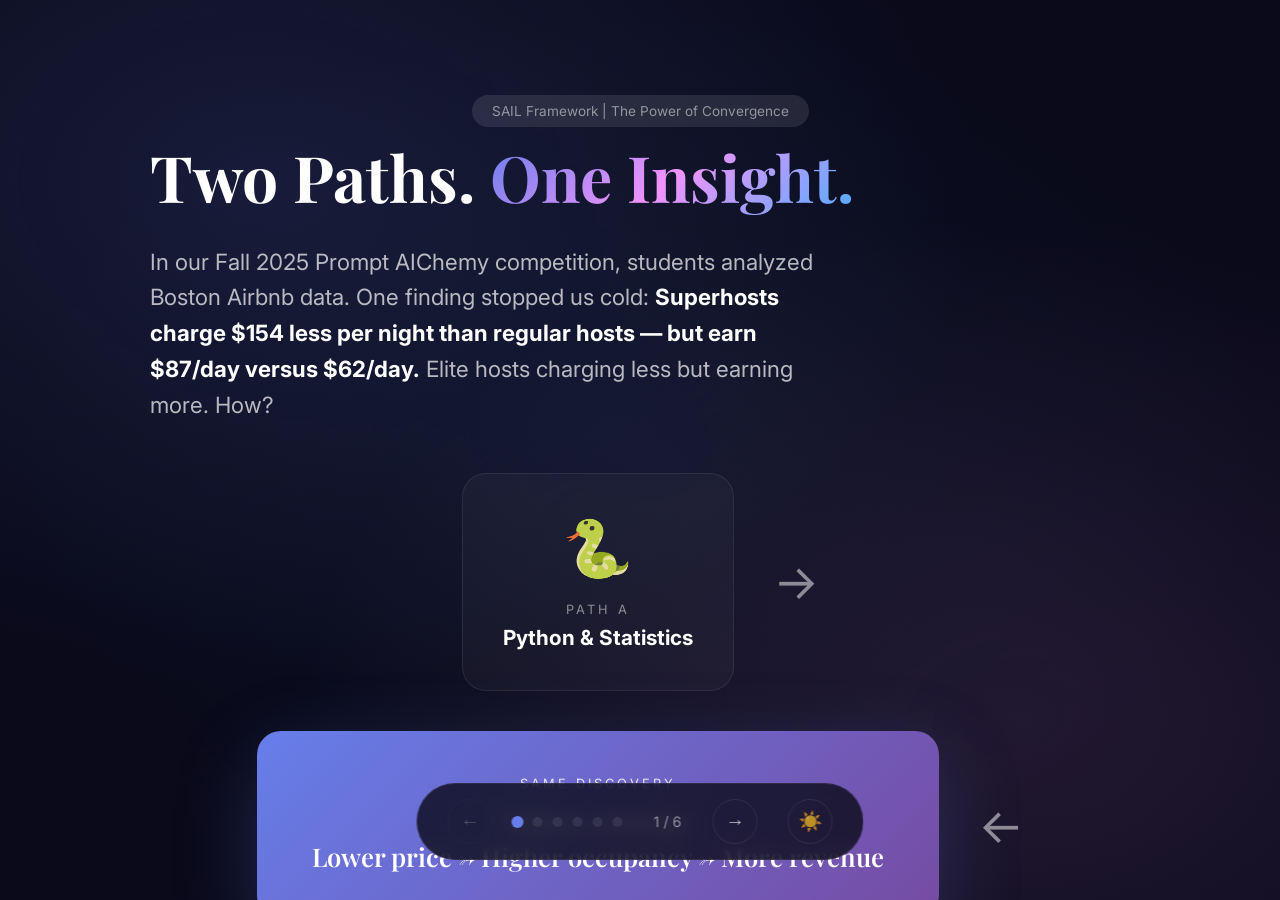
==== commit 510d3b63: "Fix missing script tag and layout overflow" ====
--- a/index.html
+++ b/index.html
@@ -322,6 +322,7 @@
 
 
 
+    <script src="script.js"></script>
 </body>
 
 </html>
--- a/style.css
+++ b/style.css
@@ -97,12 +97,16 @@
     height: 100%;
     display: flex;
     flex-direction: column;
-    justify-content: center;
+    /* justify-content: center; Removed to prevent clipping */
     align-items: center;
-    padding: 60px;
+    padding: 0;
+    /* Move padding to content */
     opacity: 0;
     visibility: hidden;
     transition: opacity 0.6s ease, visibility 0.6s ease;
+    overflow-y: auto;
+    /* Allow scrolling */
+    -webkit-overflow-scrolling: touch;
 }
 
 .slide.active {
@@ -115,6 +119,10 @@
     width: 100%;
     position: relative;
     z-index: 1;
+    margin: auto;
+    /* Center vertically */
+    padding: 100px 60px 120px;
+    /* Top padding, side padding, bottom padding for nav */
 }
 
 /* Background Effects */
